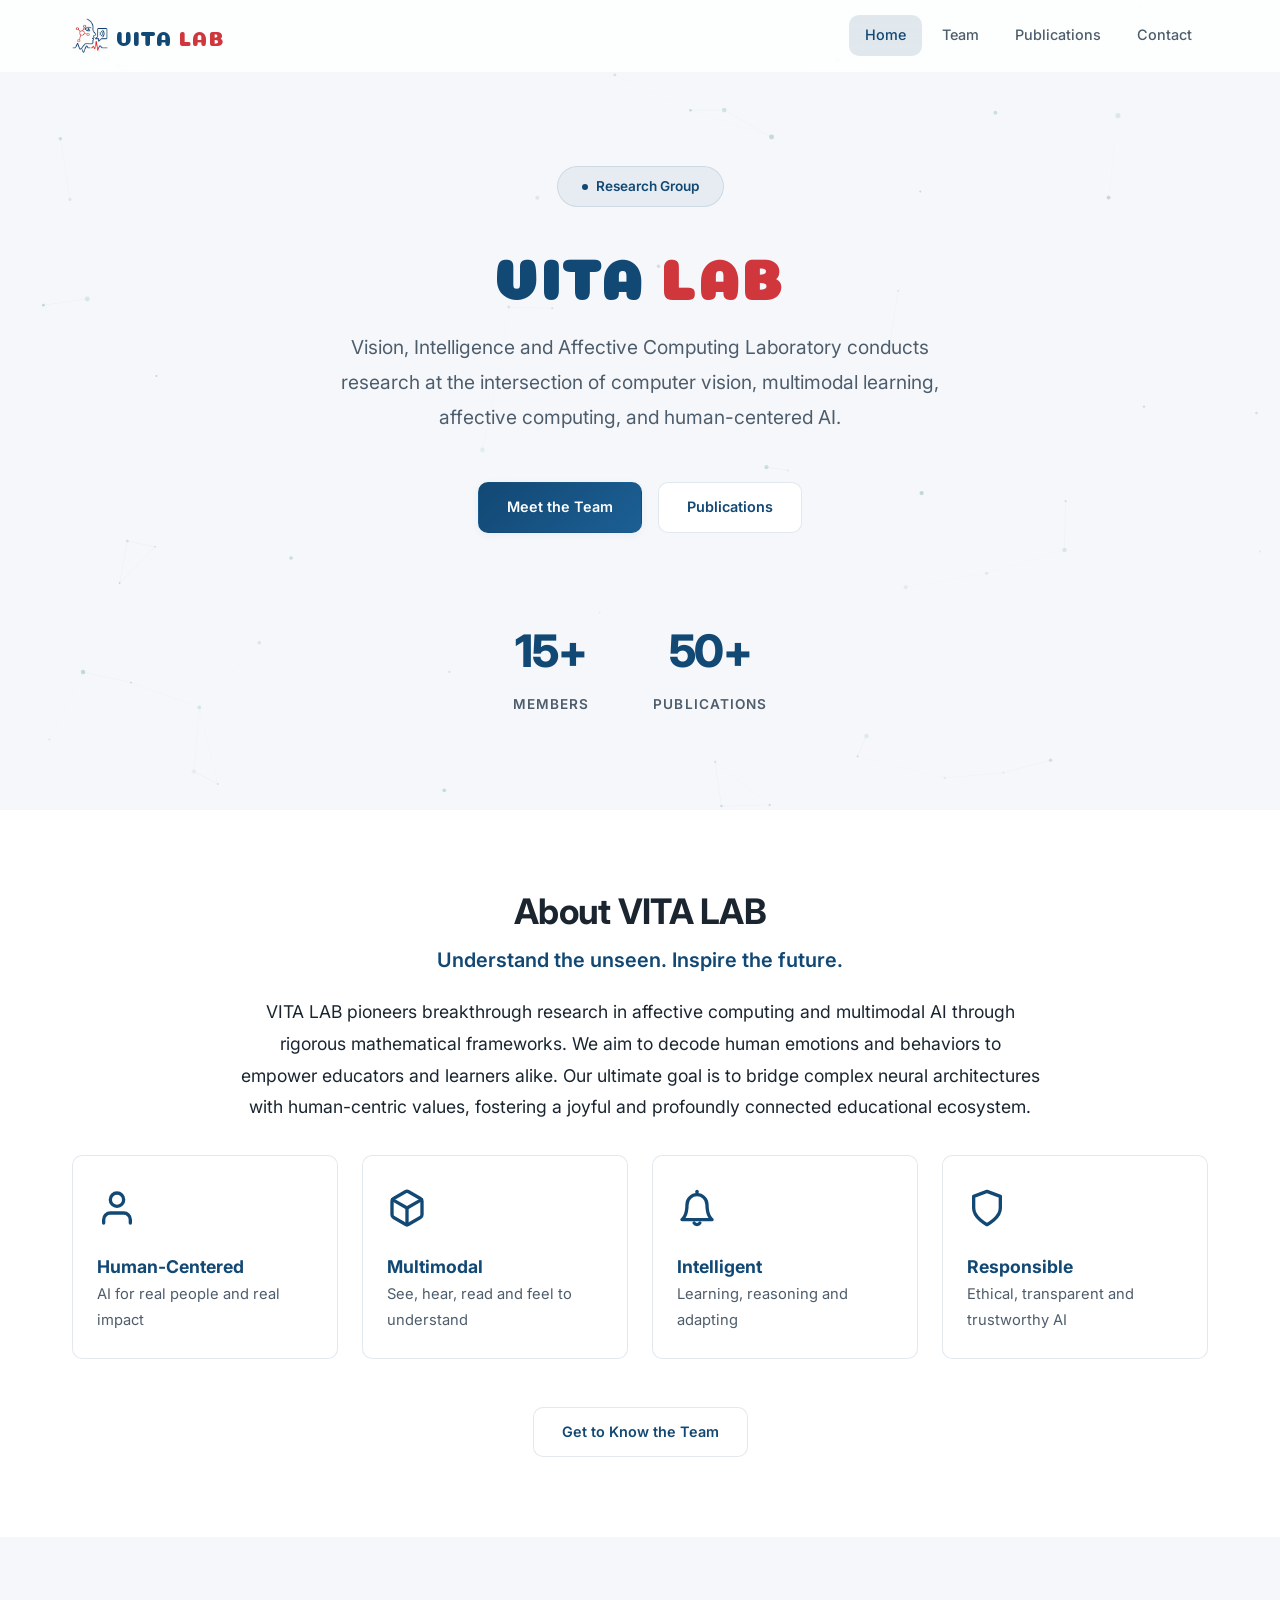
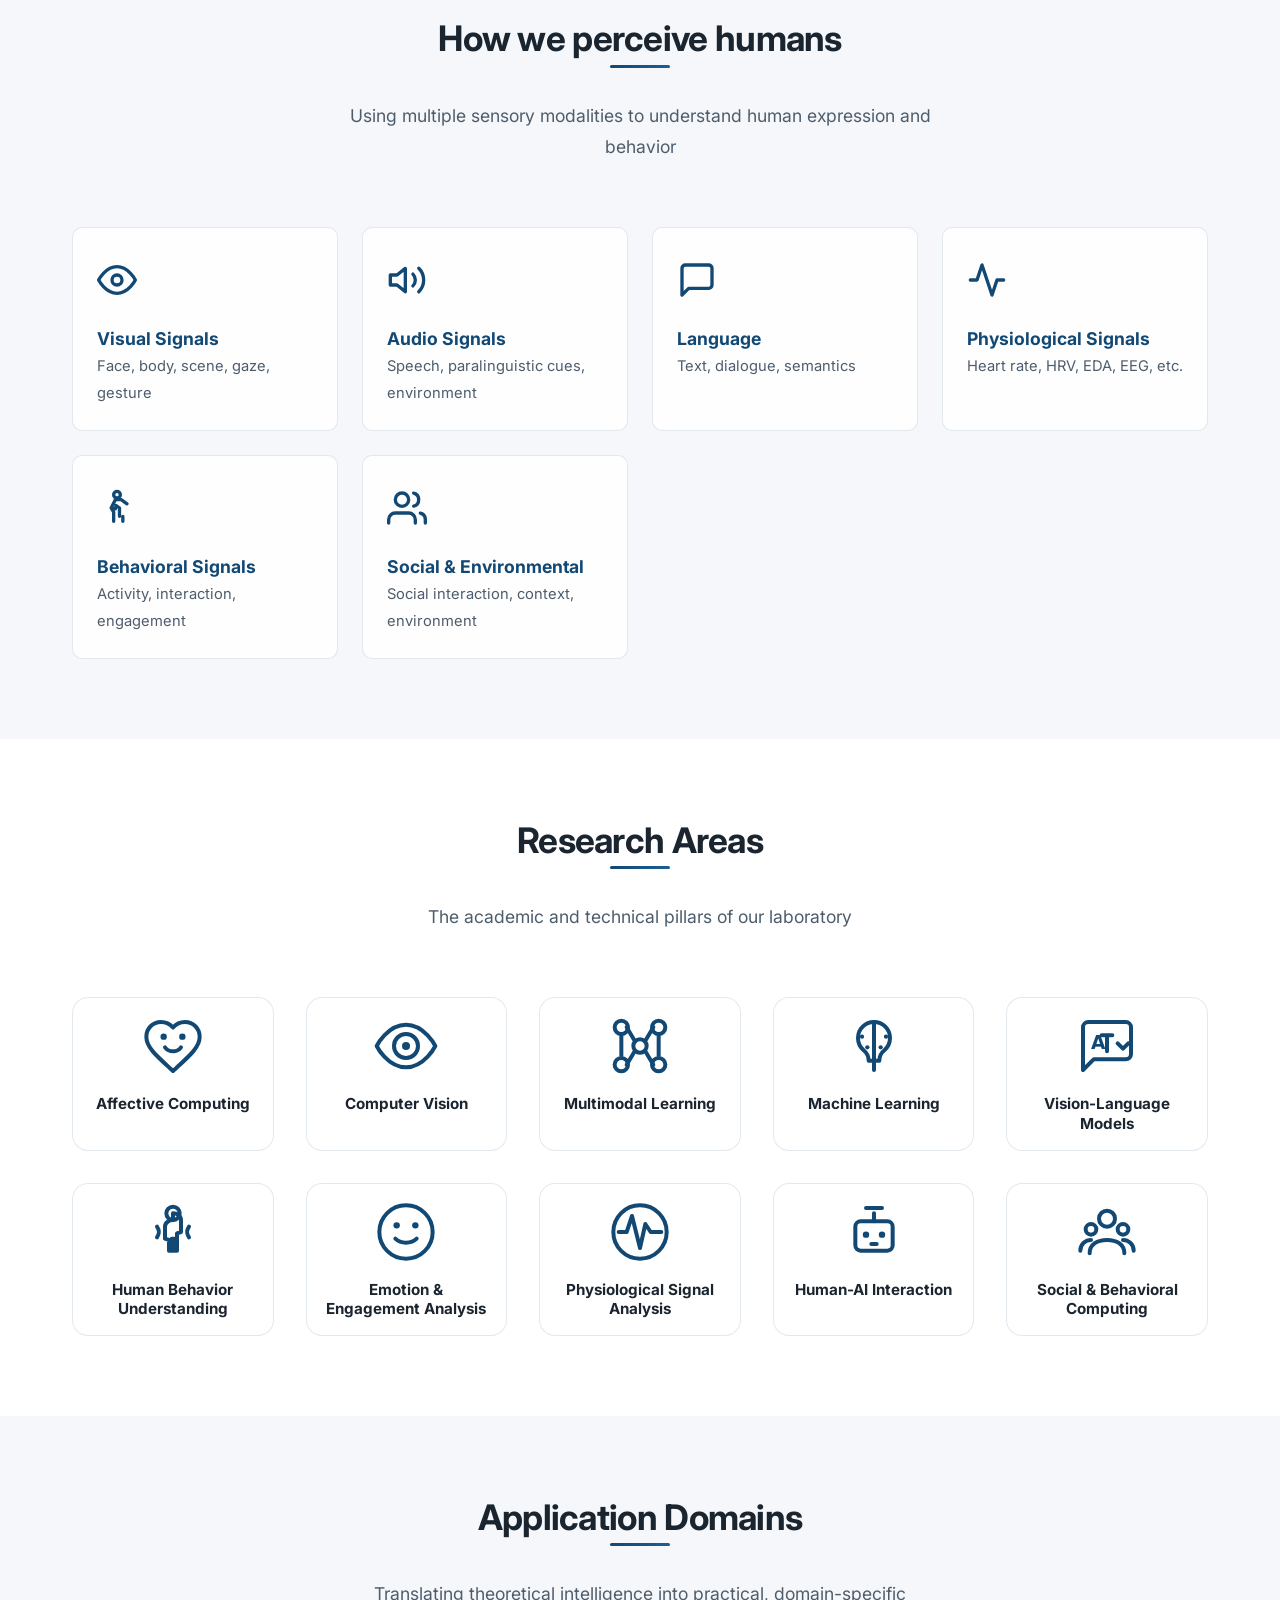
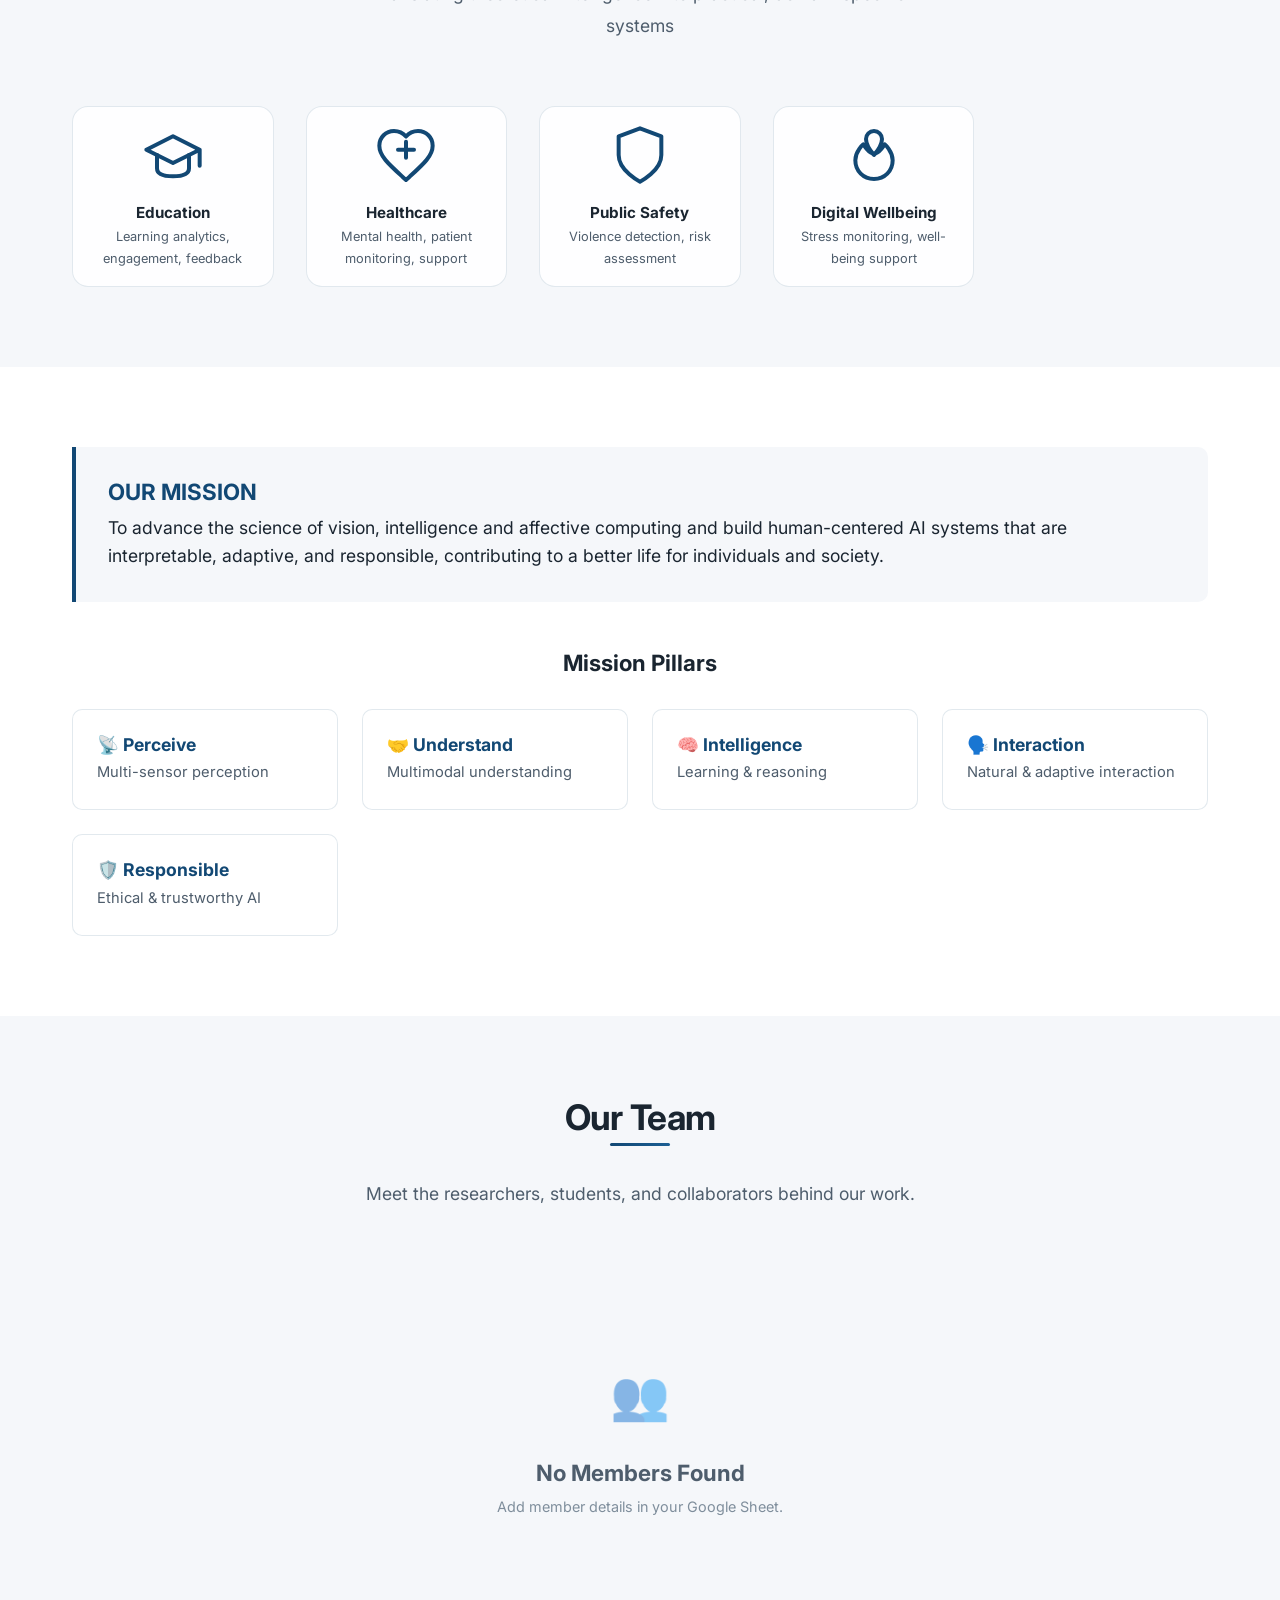
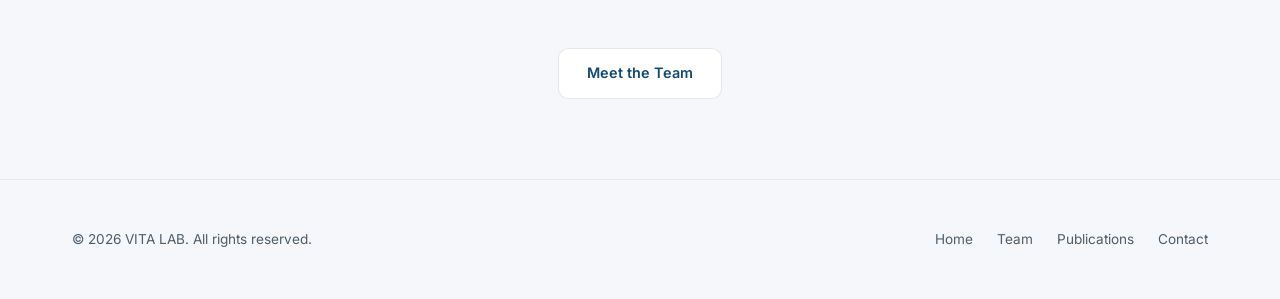
==== index.html @ 52779453 "up" ====
<!DOCTYPE html>
<html lang="en">
<head>
  <meta charset="UTF-8">
  <meta name="viewport" content="width=device-width, initial-scale=1.0">
  <title>Home — VITA Lab</title>
  <meta name="description" content="VITA Lab conducts research at the intersection of computer vision, multimodal learning, affective computing, and human-centered AI.">
  <link rel="stylesheet" href="css/style.css">
  <style>
    /* Styling for newly added content items in index.html */
    .grid-values, .grid-methods, .grid-domains, .grid-mission {
      display: grid;
      grid-template-columns: repeat(auto-fit, minmax(250px, 1fr));
      gap: var(--space-lg);
      margin-top: var(--space-xl);
    }
    .value-card, .method-card, .domain-card, .pillar-card {
      padding: var(--space-lg);
      border-radius: var(--radius-md);
      background: var(--bg-card);
      border: 1px solid var(--border-light);
      transition: all var(--transition-base);
    }
    .value-card:hover, .method-card:hover, .domain-card:hover, .pillar-card:hover {
      border-color: var(--primary-light);
      transform: translateY(-2px);
      box-shadow: var(--shadow-md);
    }
    .value-card h4, .method-card h4, .domain-card h4, .pillar-card h4 {
      color: var(--primary);
      margin-bottom: var(--space-xs);
      font-size: 1.1rem;
      display: flex;
      align-items: center;
      gap: var(--space-xs);
    }
    .value-card p, .method-card p, .domain-card p, .pillar-card p {
      font-size: 0.92rem;
      margin: 0;
    }
    
    /* Grid styled Research Areas & Application Domains containing SVGs */
    .grid-research-areas, .grid-domain-icons {
      display: grid;
      grid-template-columns: repeat(5, 1fr);
      gap: var(--space-xl);
      margin-top: var(--space-2xl);
    }
    .research-area-box, .domain-icon-box {
      display: flex;
      flex-direction: column;
      align-items: center;
      text-align: center;
      padding: var(--space-md);
      border-radius: var(--radius-lg);
      background: var(--bg-card);
      border: 1px solid var(--border-light);
      transition: all var(--transition-base);
    }
    .research-area-box:hover, .domain-icon-box:hover {
      transform: translateY(-4px);
      border-color: var(--primary);
      box-shadow: var(--shadow-md);
    }
    .research-icon-svg, .domain-icon-svg {
      width: 64px;
      height: 64px;
      margin-bottom: var(--space-md);
      display: flex;
      align-items: center;
      justify-content: center;
      color: var(--primary);
    }
    .research-icon-svg svg, .domain-icon-svg svg {
      width: 100%;
      height: 100%;
      stroke: currentColor;
      fill: none;
      stroke-width: 1.5;
    }
    .research-area-title, .domain-icon-title {
      font-size: 0.95rem;
      font-weight: 700;
      color: var(--text-primary);
      line-height: 1.3;
    }
    .domain-icon-desc {
      font-size: 0.8rem;
      color: var(--text-secondary);
      margin-top: 4px;
    }
    
    .mission-box {
      background: var(--bg-secondary);
      border-left: 4px solid var(--primary);
      padding: var(--space-xl);
      border-radius: 0 var(--radius-md) var(--radius-md) 0;
      margin-bottom: var(--space-2xl);
    }
    .mission-box h3 {
      color: var(--primary);
      margin-bottom: var(--space-sm);
    }
    .mission-box p {
      font-size: 1.1rem;
      line-height: 1.6;
      color: var(--text-primary);
    }

    @media (max-width: 1024px) {
      .grid-research-areas, .grid-domain-icons {
        grid-template-columns: repeat(3, 1fr);
      }
    }
    @media (max-width: 768px) {
      .grid-research-areas, .grid-domain-icons {
        grid-template-columns: repeat(2, 1fr);
      }
    }
    @media (max-width: 480px) {
      .grid-research-areas, .grid-domain-icons {
        grid-template-columns: 1fr;
      }
    }
  </style>
  <link rel="icon" type="image/png" href="VITAlogo.png">
<link rel="apple-touch-icon" href="VITAlogo.png">

<meta name="theme-color" content="#2563eb">
</head>
<body>
  <div id="nav-placeholder"></div>

  <!-- ===== Hero Section ===== -->
  <section class="hero">
    <div class="hero-bg">
      <canvas id="heroCanvas"></canvas>
    </div>
    <div class="hero-content">
      <div class="hero-badge">
        <span class="dot"></span>
        Research Group
      </div>
      <h1 id="heroTitle"></h1>
      <p class="hero-description" id="heroDescription"></p>
      <div class="hero-actions">
        <a href="members.html" class="btn btn-primary">Meet the Team</a>
        <a href="publications.html" class="btn btn-secondary">Publications</a>
      </div>
      <div class="hero-stats" id="heroStats">
        <div class="hero-stat">
          <div class="stat-number" data-target="0" id="statMembers">0</div>
          <div class="stat-label">Members</div>
        </div>
        <div class="hero-stat">
          <div class="stat-number" data-target="0" id="statPublications">0</div>
          <div class="stat-label">Publications</div>
        </div>
      </div>
    </div>
  </section>

  <!-- ===== About VITA LAB & Core Values ===== -->
  <section class="section">
    <div class="container">
      <div style="max-width: 800px; margin: 0 auto; text-align: center;" class="reveal">
        <h2 style="margin-bottom: var(--space-md);">About VITA LAB</h2>
        <h4 style="color: var(--primary); font-size: 1.25rem; font-weight: 600; margin-bottom: var(--space-lg);">Understand the unseen. Inspire the future.</h4>
        <p style="font-size: 1.1rem; line-height: 1.8; color: var(--text-primary); margin-bottom: var(--space-md);">
          VITA LAB pioneers breakthrough research in affective computing and multimodal AI through rigorous mathematical frameworks. We aim to decode human emotions and behaviors to empower educators and learners alike. Our ultimate goal is to bridge complex neural architectures with human-centric values, fostering a joyful and profoundly connected educational ecosystem.
        </p>
      </div>

      <!-- Core Values displayed directly underneath inside the same container/section -->
      <div class="grid-values" style="margin-top: var(--space-xl);">
        <div class="value-card reveal">
          <div style="font-size: 2.5rem; margin-bottom: var(--space-sm); color: var(--primary);">
            <svg width="40" height="40" viewBox="0 0 24 24" fill="none" stroke="currentColor" stroke-width="2" stroke-linecap="round" stroke-linejoin="round">
              <path d="M20 21v-2a4 4 0 0 0-4-4H8a4 4 0 0 0-4 4v2"></path>
              <circle cx="12" cy="7" r="4"></circle>
            </svg>
          </div>
          <h4>Human-Centered</h4>
          <p>AI for real people and real impact</p>
        </div>
        <div class="value-card reveal">
          <div style="font-size: 2.5rem; margin-bottom: var(--space-sm); color: var(--primary);">
            <svg width="40" height="40" viewBox="0 0 24 24" fill="none" stroke="currentColor" stroke-width="2" stroke-linecap="round" stroke-linejoin="round">
              <path d="M21 16V8a2 2 0 0 0-1-1.73l-7-4a2 2 0 0 0-2 0l-7 4A2 2 0 0 0 3 8v8a2 2 0 0 0 1 1.73l7 4a2 2 0 0 0 2 0l7-4A2 2 0 0 0 21 16z"></path>
              <polyline points="3.27 6.96 12 12.01 20.73 6.96"></polyline>
              <line x1="12" y1="22.08" x2="12" y2="12"></line>
            </svg>
          </div>
          <h4>Multimodal</h4>
          <p>See, hear, read and feel to understand</p>
        </div>
        <div class="value-card reveal">
          <div style="font-size: 2.5rem; margin-bottom: var(--space-sm); color: var(--primary);">
            <svg width="40" height="40" viewBox="0 0 24 24" fill="none" stroke="currentColor" stroke-width="2" stroke-linecap="round" stroke-linejoin="round">
              <path d="M18 10a6 6 0 0 0-12 0c0 7-3 9-3 9h18s-3-2-3-9"></path>
              <path d="M13.73 21a2 2 0 0 1-3.46 0"></path>
              <line x1="12" y1="2" x2="12" y2="3"></line>
            </svg>
          </div>
          <h4>Intelligent</h4>
          <p>Learning, reasoning and adapting</p>
        </div>
        <div class="value-card reveal">
          <div style="font-size: 2.5rem; margin-bottom: var(--space-sm); color: var(--primary);">
            <svg width="40" height="40" viewBox="0 0 24 24" fill="none" stroke="currentColor" stroke-width="2" stroke-linecap="round" stroke-linejoin="round">
              <path d="M12 22s8-4 8-10V5l-8-3-8 3v7c0 6 8 10 8 10z"></path>
            </svg>
          </div>
          <h4>Responsible</h4>
          <p>Ethical, transparent and trustworthy AI</p>
        </div>
      </div>

      <div style="text-align: center; margin-top: var(--space-2xl);" class="reveal">
        <a href="members.html" class="btn btn-secondary">Get to Know the Team</a>
      </div>
    </div>
  </section>

  <!-- ===== How we perceive humans ===== -->
  <section class="section">
    <div class="container">
      <div class="section-header">
        <h2>How we perceive humans</h2>
        <p>Using multiple sensory modalities to understand human expression and behavior</p>
      </div>
      <div class="grid-methods">
        <div class="method-card reveal">
          <div style="font-size: 2.5rem; margin-bottom: var(--space-sm); color: var(--primary);">
            <svg width="40" height="40" viewBox="0 0 24 24" fill="none" stroke="currentColor" stroke-width="2" stroke-linecap="round" stroke-linejoin="round">
              <path d="M1 12s4-8 11-8 11 8 11 8-4 8-11 8-11-8-11-8z"></path>
              <circle cx="12" cy="12" r="3"></circle>
            </svg>
          </div>
          <h4>Visual Signals</h4>
          <p>Face, body, scene, gaze, gesture</p>
        </div>
        <div class="method-card reveal">
          <div style="font-size: 2.5rem; margin-bottom: var(--space-sm); color: var(--primary);">
            <svg width="40" height="40" viewBox="0 0 24 24" fill="none" stroke="currentColor" stroke-width="2" stroke-linecap="round" stroke-linejoin="round">
              <polygon points="11 5 6 9 2 9 2 15 6 15 11 19 11 5"></polygon>
              <path d="M19.07 4.93a10 10 0 0 1 0 14.14M15.54 8.46a5 5 0 0 1 0 7.07"></path>
            </svg>
          </div>
          <h4>Audio Signals</h4>
          <p>Speech, paralinguistic cues, environment</p>
        </div>
        <div class="method-card reveal">
          <div style="font-size: 2.5rem; margin-bottom: var(--space-sm); color: var(--primary);">
            <svg width="40" height="40" viewBox="0 0 24 24" fill="none" stroke="currentColor" stroke-width="2" stroke-linecap="round" stroke-linejoin="round">
              <path d="M21 15a2 2 0 0 1-2 2H7l-4 4V5a2 2 0 0 1 2-2h14a2 2 0 0 1 2 2z"></path>
            </svg>
          </div>
          <h4>Language</h4>
          <p>Text, dialogue, semantics</p>
        </div>
        <div class="method-card reveal">
          <div style="font-size: 2.5rem; margin-bottom: var(--space-sm); color: var(--primary);">
            <svg width="40" height="40" viewBox="0 0 24 24" fill="none" stroke="currentColor" stroke-width="2" stroke-linecap="round" stroke-linejoin="round">
              <polyline points="22 12 18 12 15 21 9 3 6 12 2 12"></polyline>
            </svg>
          </div>
          <h4>Physiological Signals</h4>
          <p>Heart rate, HRV, EDA, EEG, etc.</p>
        </div>
        <div class="method-card reveal">
          <div style="font-size: 2.5rem; margin-bottom: var(--space-sm); color: var(--primary);">
            <svg width="40" height="40" viewBox="0 0 24 24" fill="none" stroke="currentColor" stroke-width="2" stroke-linecap="round" stroke-linejoin="round">
              <circle cx="12" cy="4" r="2"></circle>
              <path d="M18 9.5L14.5 7H11L8.5 12l2.5.5.5-2 2 1.5V17M10 20v-5.5L8.5 12M15.5 17v3"></path>
            </svg>
          </div>
          <h4>Behavioral Signals</h4>
          <p>Activity, interaction, engagement</p>
        </div>
        <div class="method-card reveal">
          <div style="font-size: 2.5rem; margin-bottom: var(--space-sm); color: var(--primary);">
            <svg width="40" height="40" viewBox="0 0 24 24" fill="none" stroke="currentColor" stroke-width="2" stroke-linecap="round" stroke-linejoin="round">
              <path d="M17 21v-2a4 4 0 0 0-4-4H5a4 4 0 0 0-4 4v2"></path>
              <circle cx="9" cy="7" r="4"></circle>
              <path d="M23 21v-2a4 4 0 0 0-3-3.87"></path>
              <path d="M16 3.13a4 4 0 0 1 0 7.75"></path>
            </svg>
          </div>
          <h4>Social & Environmental</h4>
          <p>Social interaction, context, environment</p>
        </div>
      </div>
    </div>
  </section>

  <!-- ===== Research Areas ===== -->
  <section class="section">
    <div class="container">
      <div class="section-header">
        <h2>Research Areas</h2>
        <p>The academic and technical pillars of our laboratory</p>
      </div>
      <div class="grid-research-areas">
        
        <div class="research-area-box reveal">
          <div class="research-icon-svg">
            <svg viewBox="0 0 24 24">
              <path d="M12 21.35l-1.45-1.32C5.4 15.36 2 12.28 2 8.5 2 5.42 4.42 3 7.5 3c1.74 0 3.41.81 4.5 2.09C13.09 3.81 14.76 3 16.5 3 19.58 3 22 5.42 22 8.5c0 3.78-3.4 6.86-8.55 11.54L12 21.35z" stroke-linecap="round" stroke-linejoin="round"/>
              <circle cx="8.5" cy="8.5" r="1.2" fill="currentColor" stroke="none"/>
              <circle cx="15.5" cy="8.5" r="1.2" fill="currentColor" stroke="none"/>
              <path d="M9 12.5c1.5 2 4.5 2 6 0" stroke-linecap="round"/>
            </svg>
          </div>
          <div class="research-area-title">Affective Computing</div>
        </div>

        <div class="research-area-box reveal">
          <div class="research-icon-svg">
            <svg viewBox="0 0 24 24">
              <path d="M1 12s4-8 11-8 11 8 11 8-4 8-11 8-11-8-11-8z" stroke-linecap="round" stroke-linejoin="round"/>
              <circle cx="12" cy="12" r="4.5" stroke-linecap="round" stroke-linejoin="round"/>
              <circle cx="12" cy="12" r="1.5" fill="currentColor" stroke="none"/>
            </svg>
          </div>
          <div class="research-area-title">Computer Vision</div>
        </div>

        <div class="research-area-box reveal">
          <div class="research-icon-svg">
            <svg viewBox="0 0 24 24">
              <circle cx="5" cy="5" r="2.5"/>
              <circle cx="19" cy="5" r="2.5"/>
              <circle cx="5" cy="19" r="2.5"/>
              <circle cx="19" cy="19" r="2.5"/>
              <circle cx="12" cy="12" r="2.5"/>
              <line x1="7" y1="5" x2="10" y2="10" stroke-linecap="round"/>
              <line x1="17" y1="5" x2="14" y2="10" stroke-linecap="round"/>
              <line x1="7" y1="19" x2="10" y2="14" stroke-linecap="round"/>
              <line x1="17" y1="19" x2="14" y2="14" stroke-linecap="round"/>
              <line x1="5" y1="7" x2="5" y2="16"/>
              <line x1="19" y1="7" x2="19" y2="16"/>
            </svg>
          </div>
          <div class="research-area-title">Multimodal Learning</div>
        </div>

        <div class="research-area-box reveal">
          <div class="research-icon-svg">
            <svg viewBox="0 0 24 24">
              <path d="M12 3a6 6 0 0 0-6 6c0 1.83.82 3.47 2.1 4.58a5 5 0 0 1 1.9 3.92H12" stroke-linecap="round" stroke-linejoin="round"/>
              <path d="M12 3a6 6 0 0 1 6 6c0 1.83-.82 3.47-2.1 4.58a5 5 0 0 0-1.9 3.92H12" stroke-linecap="round" stroke-linejoin="round"/>
              <line x1="12" y1="3" x2="12" y2="21" stroke-linecap="round"/>
              <circle cx="7.5" cy="8.5" r="0.8" fill="currentColor" stroke="none"/>
              <circle cx="16.5" cy="8.5" r="0.8" fill="currentColor" stroke="none"/>
              <circle cx="9.5" cy="12.5" r="0.8" fill="currentColor" stroke="none"/>
              <circle cx="14.5" cy="12.5" r="0.8" fill="currentColor" stroke="none"/>
            </svg>
          </div>
          <div class="research-area-title">Machine Learning</div>
        </div>

        <div class="research-area-box reveal">
          <div class="research-icon-svg">
            <svg viewBox="0 0 24 24">
              <path d="M21 15a2 2 0 0 1-2 2H7l-4 4V5a2 2 0 0 1 2-2h14a2 2 0 0 1 2 2z" stroke-linecap="round" stroke-linejoin="round"/>
              <path d="M10 8h4M12 8v6" stroke-linecap="round" stroke-linejoin="round"/>
              <text x="6" y="13" font-family="system-ui, sans-serif" font-weight="800" font-size="7" fill="currentColor" stroke="none">A</text>
              <path d="M16 11l2 2 2-2" stroke-linecap="round" stroke-linejoin="round"/>
            </svg>
          </div>
          <div class="research-area-title">Vision-Language Models</div>
        </div>

        <div class="research-area-box reveal">
          <div class="research-icon-svg">
            <svg viewBox="0 0 24 24">
              <circle cx="12" cy="5" r="2.5"/>
              <path d="M12 7.5c-1.5 0-3 1-3 2.5v4.5l1.5.5V19h1v-4.5h1V19h1v-6.5l1.5-.5v-4.5c0-1.5-1.5-2.5-3-2.5z" stroke-linecap="round" stroke-linejoin="round"/>
              <path d="M6 10c1 1.5 1 2.5 0 4M18 10c-1 1.5-1 2.5 0 4" stroke-linecap="round"/>
            </svg>
          </div>
          <div class="research-area-title">Human Behavior Understanding</div>
        </div>

        <div class="research-area-box reveal">
          <div class="research-icon-svg">
            <svg viewBox="0 0 24 24">
              <circle cx="12" cy="12" r="10" stroke-linecap="round" stroke-linejoin="round"/>
              <circle cx="8.5" cy="9.5" r="1.2" fill="currentColor" stroke="none"/>
              <circle cx="15.5" cy="9.5" r="1.2" fill="currentColor" stroke="none"/>
              <path d="M8 14.5c2 2 6 2 8 0" stroke-linecap="round" stroke-linejoin="round"/>
            </svg>
          </div>
          <div class="research-area-title">Emotion & Engagement Analysis</div>
        </div>

        <div class="research-area-box reveal">
          <div class="research-icon-svg">
            <svg viewBox="0 0 24 24">
              <circle cx="12" cy="12" r="10" stroke-linecap="round" stroke-linejoin="round"/>
              <path d="M4 12h3l2-6 3 12 2-9 2 3h4" stroke-linecap="round" stroke-linejoin="round"/>
            </svg>
          </div>
          <div class="research-area-title">Physiological Signal Analysis</div>
        </div>

        <div class="research-area-box reveal">
          <div class="research-icon-svg">
            <svg viewBox="0 0 24 24">
              <rect x="5" y="8" width="14" height="11" rx="2" stroke-linecap="round" stroke-linejoin="round"/>
              <circle cx="9" cy="13" r="1.2" fill="currentColor" stroke="none"/>
              <circle cx="15" cy="13" r="1.2" fill="currentColor" stroke="none"/>
              <path d="M11 16.5h2" stroke-linecap="round"/>
              <path d="M12 5v3M9 3h6" stroke-linecap="round"/>
            </svg>
          </div>
          <div class="research-area-title">Human-AI Interaction</div>
        </div>

        <div class="research-area-box reveal">
          <div class="research-icon-svg">
            <svg viewBox="0 0 24 24">
              <circle cx="12" cy="7" r="3"/>
              <path d="M5.5 20c0-3.5 3-5 6.5-5s6.5 1.5 6.5 5" stroke-linecap="round" stroke-linejoin="round"/>
              <circle cx="6" cy="11" r="2"/>
              <circle cx="18" cy="11" r="2"/>
              <path d="M2 19c0-2.5 2-4 4-4M22 19c0-2.5-2-4-4-4" stroke-linecap="round" stroke-linejoin="round"/>
            </svg>
          </div>
          <div class="research-area-title">Social & Behavioral Computing</div>
        </div>

      </div>
    </div>
  </section>

  <!-- ===== Application Domains ===== -->
  <section class="section">
    <div class="container">
      <div class="section-header">
        <h2>Application Domains</h2>
        <p>Translating theoretical intelligence into practical, domain-specific systems</p>
      </div>
      <div class="grid-domain-icons">
        
        <div class="domain-icon-box reveal">
          <div class="domain-icon-svg">
            <svg viewBox="0 0 24 24">
              <path d="M22 10v6M2 10l10-5 10 5-10 5z" stroke-linecap="round" stroke-linejoin="round"/>
              <path d="M6 12v5c0 2 2 3 6 3s6-1 6-3v-5" stroke-linecap="round" stroke-linejoin="round"/>
            </svg>
          </div>
          <div class="domain-icon-title">Education</div>
          <div class="domain-icon-desc">Learning analytics, engagement, feedback</div>
        </div>

        <div class="domain-icon-box reveal">
          <div class="domain-icon-svg">
            <svg viewBox="0 0 24 24">
              <path d="M12 21.35l-1.45-1.32C5.4 15.36 2 12.28 2 8.5 2 5.42 4.42 3 7.5 3c1.74 0 3.41.81 4.5 2.09C13.09 3.81 14.76 3 16.5 3 19.58 3 22 5.42 22 8.5c0 3.78-3.4 6.86-8.55 11.54L12 21.35z" stroke-linecap="round" stroke-linejoin="round"/>
              <path d="M12 7v6M9 10h6" stroke-linecap="round" stroke-linejoin="round"/>
            </svg>
          </div>
          <div class="domain-icon-title">Healthcare</div>
          <div class="domain-icon-desc">Mental health, patient monitoring, support</div>
        </div>

        <div class="domain-icon-box reveal">
          <div class="domain-icon-svg">
            <svg viewBox="0 0 24 24">
              <path d="M12 22s8-4 8-10V5l-8-3-8 3v7c0 6 8 10 8 10z" stroke-linecap="round" stroke-linejoin="round"/>
            </svg>
          </div>
          <div class="domain-icon-title">Public Safety</div>
          <div class="domain-icon-desc">Violence detection, risk assessment</div>
        </div>

        <div class="domain-icon-box reveal">
          <div class="domain-icon-svg">
            <svg viewBox="0 0 24 24">
              <path d="M12 3a3 3 0 0 0-3 3c0 2.5 3 6 3 6s3-3.5 3-6a3 3 0 0 0-3-3z" stroke-linecap="round" stroke-linejoin="round"/>
              <path d="M12 21c-4 0-7-3-7-7 0-3.5 3-6 3-6s2 3.5 4 3.5 4-3.5 4-3.5 3 2.5 3 6c0 4-3 7-7 7z" stroke-linecap="round" stroke-linejoin="round"/>
            </svg>
          </div>
          <div class="domain-icon-title">Digital Wellbeing</div>
          <div class="domain-icon-desc">Stress monitoring, well-being support</div>
        </div>

        <div class="domain-icon-box reveal">
          <div class="domain-icon-svg">
            <svg viewBox="0 0 24 24">
              <path d="M3 9l9-7 9 7v11a2 2 0 0 1-2 2H5a2 2 0 0 1-2-2z" stroke-linecap="round" stroke-linejoin="round"/>
              <circle cx="12" cy="13" r="2"/>
              <path d="M9.5 16.5c1.5-1.5 3.5-1.5 5 0" stroke-linecap="round"/>
            </svg>
          </div>
          <div class="domain-icon-title">Smart Environments</div>
          <div class="domain-icon-desc">Adaptive systems, context awareness</div>
        </div>

      </div>
    </div>
  </section>

  <!-- ===== Our Mission & Pillars ===== -->
  <section class="section">
    <div class="container">
      <div class="mission-box reveal">
        <h3>OUR MISSION</h3>
        <p>To advance the science of vision, intelligence and affective computing and build human-centered AI systems that are interpretable, adaptive, and responsible, contributing to a better life for individuals and society.</p>
      </div>

      <div class="section-header" style="margin-bottom: var(--space-xl);">
        <h3>Mission Pillars</h3>
      </div>
      <div class="grid-mission">
        <div class="pillar-card reveal">
          <h4>📡 Perceive</h4>
          <p>Multi-sensor perception</p>
        </div>
        <div class="pillar-card reveal">
          <h4>🤝 Understand</h4>
          <p>Multimodal understanding</p>
        </div>
        <div class="pillar-card reveal">
          <h4>🧠 Intelligence</h4>
          <p>Learning & reasoning</p>
        </div>
        <div class="pillar-card reveal">
          <h4>🗣️ Interaction</h4>
          <p>Natural & adaptive interaction</p>
        </div>
        <div class="pillar-card reveal">
          <h4>🛡️ Responsible</h4>
          <p>Ethical & trustworthy AI</p>
        </div>
      </div>
    </div>
  </section>

  <!-- ===== Our Team Section ===== -->
  <section class="section">
    <div class="container">
      <div class="section-header">
        <h2>Our Team</h2>
        <p>Meet the researchers, students, and collaborators behind our work.</p>
      </div>
      <div class="team-preview-grid" id="teamPreviewGrid"></div>
      <div class="section-header" style="margin-top: var(--space-2xl); margin-bottom: 0;">
        <a href="members.html" class="btn btn-secondary">Meet the Team</a>
      </div>
    </div>
  </section>

  <div id="footer-placeholder"></div>

  <script src="js/config.js"></script>
  <script src="js/sheets.js"></script>
  <script src="js/nav.js"></script>
  <script src="js/home.js"></script>
</body>
</html>
---- css/style.css ----
/* ============================================
   Lab Website — Design System & Styles
   Primary: Xanh Cerulean #124874
   Accent: Đỏ Jasper #CF373D
   Theme: Clean Light Theme
   ============================================ */

/* --- Google Fonts --- */
@import url('https://fonts.googleapis.com/css2?family=Coiny&family=Inter:wght@300;400;500;600;700;800;900&family=JetBrains+Mono:wght@400;500&display=swap');

/* --- CSS Custom Properties (Design Tokens) --- */
:root {
  /* Primary palette — Xanh Cerulean #124874 (rgb: 18, 72, 116) */
  --primary: #124874;
  --primary-rgb: 18, 72, 116;
  --primary-light: #1c5f94;
  --primary-lighter: #2877b3;
  --primary-dark: #0a2f4e;
  --primary-darker: #051b2e;
  --primary-glass: rgba(18, 72, 116, 0.06);
  --primary-glass-strong: rgba(18, 72, 116, 0.12);

  /* Background */
  --bg-primary: #FFFFFF;
  --bg-secondary: #F5F7FA;
  --bg-tertiary: #E9ECEF;
  --bg-card: rgba(255, 255, 255, 0.85);
  --bg-card-hover: rgba(255, 255, 255, 0.95);
  --bg-glass: rgba(18, 72, 116, 0.02);
  --bg-glass-hover: rgba(18, 72, 116, 0.05);

  /* Text */
  --text-primary: #1A2530;
  --text-secondary: #4E5D6C;
  --text-tertiary: #7F8E9C;
  --text-inverse: #FFFFFF;

  /* Accent — Đỏ Jasper #CF373D (rgb: 207, 55, 61) */
  --accent-red: #CF373D;
  --accent-red-light: #e54e54;
  --accent-red-glass: rgba(207, 55, 61, 0.1);
  --accent-gold: #B38F2D;
  --accent-gold-light: #C9A94E;
  --accent-blue: #2A7B9B;
  --accent-purple: #6F52A3;

  /* Borders */
  --border-subtle: rgba(18, 72, 116, 0.08);
  --border-light: rgba(18, 72, 116, 0.12);
  --border-primary: rgba(18, 72, 116, 0.25);

  /* Shadows */
  --shadow-sm: 0 2px 8px rgba(18, 72, 116, 0.05);
  --shadow-md: 0 6px 16px rgba(18, 72, 116, 0.08);
  --shadow-lg: 0 12px 32px rgba(18, 72, 116, 0.1);
  --shadow-glow: 0 0 20px rgba(18, 72, 116, 0.06);
  --shadow-glow-strong: 0 0 30px rgba(18, 72, 116, 0.12);

  /* Spacing */
  --space-xs: 0.25rem;
  --space-sm: 0.5rem;
  --space-md: 1rem;
  --space-lg: 1.5rem;
  --space-xl: 2rem;
  --space-2xl: 3rem;
  --space-3xl: 4rem;
  --space-4xl: 5rem;

  /* Border radius */
  --radius-sm: 6px;
  --radius-md: 10px;
  --radius-lg: 16px;
  --radius-xl: 24px;
  --radius-full: 9999px;

  /* Typography */
  --font-sans: 'Inter', -apple-system, BlinkMacSystemFont, 'Segoe UI', sans-serif;
  --font-mono: 'JetBrains Mono', 'Fira Code', monospace;

  /* Transitions */
  --transition-fast: 150ms cubic-bezier(0.4, 0, 0.2, 1);
  --transition-base: 250ms cubic-bezier(0.4, 0, 0.2, 1);
  --transition-slow: 400ms cubic-bezier(0.4, 0, 0.2, 1);
  --transition-spring: 500ms cubic-bezier(0.34, 1.56, 0.64, 1);

  /* Layout */
  --max-width: 1200px;
  --nav-height: 72px;
}

/* --- Reset & Base --- */
*,
*::before,
*::after {
  margin: 0;
  padding: 0;
  box-sizing: border-box;
}

html {
  scroll-behavior: smooth;
  -webkit-font-smoothing: antialiased;
  -moz-osx-font-smoothing: grayscale;
}

body {
  font-family: var(--font-sans);
  background-color: var(--bg-primary);
  color: var(--text-primary);
  line-height: 1.7;
  font-size: 16px;
  overflow-x: hidden;
  min-height: 100vh;
}

a {
  color: var(--primary);
  text-decoration: none;
  transition: color var(--transition-fast);
}

a:hover {
  color: var(--primary-light);
}

img {
  max-width: 100%;
  height: auto;
  display: block;
}

ul, ol {
  list-style: none;
}

/* --- Typography --- */
h1, h2, h3, h4, h5, h6 {
  font-weight: 700;
  line-height: 1.2;
  color: var(--text-primary);
}

h1 {
  font-size: clamp(2.2rem, 5vw, 3.5rem);
  font-weight: 800;
  letter-spacing: -0.03em;
}

h2 {
  font-size: clamp(1.6rem, 3.5vw, 2.2rem);
  letter-spacing: -0.02em;
}

h3 {
  font-size: clamp(1.2rem, 2.5vw, 1.4rem);
}

p {
  color: var(--text-secondary);
  line-height: 1.8;
}

/* --- Layout Utilities --- */
.container {
  max-width: var(--max-width);
  margin: 0 auto;
  padding: 0 var(--space-xl);
  position: relative;
  z-index: 1;
}

.section {
  padding: var(--space-4xl) 0;
  position: relative;
}

/* Alternate backgrounds for section separation */
.section:nth-of-type(odd) {
  background-color: var(--bg-secondary);
}

.section:nth-of-type(even) {
  background-color: var(--bg-primary);
}

.section-header {
  text-align: center;
  margin-bottom: var(--space-3xl);
}

.section-header h2 {
  margin-bottom: var(--space-md);
  position: relative;
  display: inline-block;
}

.section-header h2::after {
  content: '';
  position: absolute;
  bottom: -8px;
  left: 50%;
  transform: translateX(-50%);
  width: 60px;
  height: 3px;
  background: linear-gradient(90deg, var(--primary), var(--primary-light));
  border-radius: var(--radius-full);
}

.section-header p {
  font-size: 1.1rem;
  max-width: 600px;
  margin: var(--space-lg) auto 0;
}

/* --- Navigation --- */
.navbar {
  position: fixed;
  top: 0;
  left: 0;
  right: 0;
  height: var(--nav-height);
  z-index: 1000;
  transition: all var(--transition-base);
  border-bottom: 1px solid transparent;
  background: rgba(255, 255, 255, 0.8);
  backdrop-filter: blur(20px);
  -webkit-backdrop-filter: blur(20px);
}

.navbar.scrolled {
  background: rgba(255, 255, 255, 0.95);
  border-bottom-color: var(--border-subtle);
  box-shadow: var(--shadow-sm);
}

.navbar .container {
  display: flex;
  align-items: center;
  justify-content: space-between;
  height: 100%;
}

.nav-logo {
  display: flex;
  align-items: center;
  gap: var(--space-sm);
  font-size: 1.3rem;
  font-family: 'Coiny', cursive;
  letter-spacing: 0.05em;
  text-decoration: none;
  text-transform: uppercase;
}

.nav-logo .logo-vita {
  color: #124874;
}

.nav-logo .logo-lab {
  color: #CF373D;
}

.nav-logo .logo-icon {
  width: 36px;
  height: 36px;
  background: linear-gradient(135deg, var(--primary), var(--primary-light));
  border-radius: var(--radius-sm);
  display: flex;
  align-items: center;
  justify-content: center;
  font-size: 1.1rem;
  font-family: 'Coiny', cursive;
  color: white;
  flex-shrink: 0;
}

.nav-links {
  display: flex;
  align-items: center;
  gap: var(--space-xs);
}

.nav-links a {
  padding: var(--space-sm) var(--space-md);
  border-radius: var(--radius-md);
  font-size: 0.9rem;
  font-weight: 500;
  color: var(--text-secondary);
  transition: all var(--transition-fast);
  position: relative;
  text-decoration: none;
}

.nav-links a:hover {
  color: var(--primary);
  background: var(--bg-glass-hover);
}

.nav-links a.active {
  color: var(--primary);
  background: var(--primary-glass-strong);
}

.nav-hamburger {
  display: none;
  flex-direction: column;
  gap: 5px;
  cursor: pointer;
  padding: var(--space-sm);
  border: none;
  background: none;
  z-index: 1001;
}

.nav-hamburger span {
  display: block;
  width: 24px;
  height: 2px;
  background: var(--text-primary);
  border-radius: var(--radius-full);
  transition: all var(--transition-base);
}

.nav-hamburger.active span:nth-child(1) {
  transform: rotate(45deg) translate(5px, 5px);
}

.nav-hamburger.active span:nth-child(2) {
  opacity: 0;
}

.nav-hamburger.active span:nth-child(3) {
  transform: rotate(-45deg) translate(5px, -5px);
}

/* --- Hero Section --- */
.hero {
  min-height: 90vh;
  display: flex;
  align-items: center;
  justify-content: center;
  position: relative;
  overflow: hidden;
  padding-top: var(--nav-height);
  background-color: var(--bg-secondary);
}

.hero-bg {
  position: absolute;
  inset: 0;
  z-index: 0;
  opacity: 0.4;
}

.hero-bg canvas {
  width: 100%;
  height: 100%;
}

.hero-content {
  text-align: center;
  position: relative;
  z-index: 1;
  max-width: 850px;
  padding: var(--space-xl);
}

.hero-badge {
  display: inline-flex;
  align-items: center;
  gap: var(--space-sm);
  padding: var(--space-sm) var(--space-lg);
  background: var(--primary-glass);
  border: 1px solid var(--border-light);
  border-radius: var(--radius-full);
  font-size: 0.85rem;
  font-weight: 600;
  color: var(--primary);
  margin-bottom: var(--space-xl);
  animation: fadeInUp 0.6s ease-out;
}

.hero-badge .dot {
  width: 6px;
  height: 6px;
  background: var(--primary);
  border-radius: 50%;
  animation: pulse-dot 2s ease-in-out infinite;
}

.hero h1 {
  margin-bottom: var(--space-lg);
  animation: fadeInUp 0.6s ease-out 0.1s both;
  font-family: 'Coiny', cursive;
  letter-spacing: 0.05em;
  text-transform: uppercase;
}

.hero h1 .hero-vita {
  color: #124874;
}

.hero h1 .hero-lab {
  color: #CF373D;
}

.hero-description {
  font-size: 1.2rem;
  color: var(--text-secondary);
  max-width: 650px;
  margin: 0 auto var(--space-2xl);
  animation: fadeInUp 0.6s ease-out 0.2s both;
}

.hero-actions {
  display: flex;
  gap: var(--space-md);
  justify-content: center;
  flex-wrap: wrap;
  animation: fadeInUp 0.6s ease-out 0.3s both;
}

.hero-stats {
  display: flex;
  justify-content: center;
  gap: var(--space-3xl);
  margin-top: var(--space-4xl);
  animation: fadeInUp 0.6s ease-out 0.4s both;
}

.hero-stat {
  text-align: center;
}

.hero-stat .stat-number {
  font-size: 2.8rem;
  font-weight: 800;
  color: var(--primary);
  letter-spacing: -0.03em;
}

.hero-stat .stat-label {
  font-size: 0.85rem;
  color: var(--text-secondary);
  text-transform: uppercase;
  letter-spacing: 0.08em;
  margin-top: var(--space-xs);
  font-weight: 600;
}

/* --- Who We Are Section --- */
.who-we-are-container {
  display: grid;
  grid-template-columns: 1.2fr 1fr;
  gap: var(--space-3xl);
  align-items: center;
}

.group-photo-wrapper {
  border-radius: var(--radius-lg);
  overflow: hidden;
  box-shadow: var(--shadow-lg);
  border: 1px solid var(--border-light);
  transition: transform var(--transition-base);
}

.group-photo-wrapper:hover {
  transform: scale(1.02);
}

.group-photo-wrapper img {
  width: 100%;
  height: 100%;
  object-fit: cover;
}

.who-we-are-text h3 {
  color: var(--primary);
  font-size: 1.6rem;
  margin-bottom: var(--space-md);
}

.who-we-are-text p {
  font-size: 1.05rem;
  margin-bottom: var(--space-lg);
}

/* --- Buttons --- */
.btn {
  display: inline-flex;
  align-items: center;
  gap: var(--space-sm);
  padding: 12px 28px;
  border-radius: var(--radius-md);
  font-family: var(--font-sans);
  font-size: 0.9rem;
  font-weight: 600;
  cursor: pointer;
  transition: all var(--transition-base);
  border: 1px solid transparent;
  text-decoration: none;
  position: relative;
  overflow: hidden;
}

.btn-primary {
  background: linear-gradient(135deg, var(--primary), var(--primary-light));
  color: white;
  box-shadow: var(--shadow-sm);
}

.btn-primary:hover {
  transform: translateY(-2px);
  box-shadow: var(--shadow-md);
  color: white;
}

.btn-secondary {
  background: var(--bg-primary);
  border: 1px solid var(--border-light);
  color: var(--primary);
}

.btn-secondary:hover {
  background: var(--bg-secondary);
  border-color: var(--primary);
  color: var(--primary-dark);
  transform: translateY(-2px);
}

.btn-sm {
  padding: 8px 16px;
  font-size: 0.8rem;
}

.btn-icon {
  width: 36px;
  height: 36px;
  padding: 0;
  display: inline-flex;
  align-items: center;
  justify-content: center;
  border-radius: var(--radius-sm);
  background: var(--bg-primary);
  border: 1px solid var(--border-light);
  color: var(--primary);
  cursor: pointer;
  transition: all var(--transition-fast);
  font-size: 1rem;
}

.btn-icon:hover {
  background: var(--primary-glass-strong);
  border-color: var(--primary);
  color: var(--primary-dark);
}

/* --- Glass Card --- */
.glass-card {
  background: var(--bg-card);
  border: 1px solid var(--border-subtle);
  border-radius: var(--radius-lg);
  box-shadow: var(--shadow-sm);
  transition: all var(--transition-base);
  overflow: hidden;
}

.glass-card:hover {
  background: var(--bg-card-hover);
  border-color: var(--primary-light);
  box-shadow: var(--shadow-md);
  transform: translateY(-4px);
}

/* --- Team Preview Grid --- */
.team-preview-grid {
  display: flex;
  justify-content: center;
  gap: var(--space-md);
  flex-wrap: wrap;
}

.team-preview-avatar {
  width: 64px;
  height: 64px;
  border-radius: 50%;
  object-fit: cover;
  border: 2px solid var(--border-light);
  transition: all var(--transition-base);
  cursor: pointer;
}

.team-preview-avatar:hover {
  border-color: var(--primary);
  transform: scale(1.15);
  box-shadow: var(--shadow-md);
}

/* --- Featured Papers --- */
.featured-papers {
  display: grid;
  grid-template-columns: repeat(auto-fit, minmax(350px, 1fr));
  gap: var(--space-xl);
}

.paper-card {
  padding: var(--space-xl);
}

.paper-card .paper-type {
  display: inline-block;
  padding: 4px 12px;
  background: var(--primary-glass-strong);
  color: var(--primary-dark);
  border-radius: var(--radius-full);
  font-size: 0.75rem;
  font-weight: 600;
  text-transform: uppercase;
  letter-spacing: 0.05em;
  margin-bottom: var(--space-md);
}

.paper-card h3 {
  font-size: 1.1rem;
  margin-bottom: var(--space-sm);
  line-height: 1.4;
  display: -webkit-box;
  -webkit-line-clamp: 2;
  -webkit-box-orient: vertical;
  overflow: hidden;
}

.paper-card .paper-authors {
  font-size: 0.85rem;
  color: var(--text-secondary);
  margin-bottom: var(--space-sm);
  display: -webkit-box;
  -webkit-line-clamp: 1;
  -webkit-box-orient: vertical;
  overflow: hidden;
}

.paper-card .paper-venue {
  font-size: 0.85rem;
  color: var(--text-primary);
  font-weight: 500;
}

.paper-card .paper-year {
  color: var(--accent-red);
  font-weight: 600;
}

.paper-card .paper-links {
  display: flex;
  gap: var(--space-sm);
  margin-top: var(--space-lg);
}

/* --- Members Page --- */
.members-page {
  padding-top: calc(var(--nav-height) + var(--space-3xl));
}

.filter-tabs {
  display: flex;
  justify-content: center;
  gap: var(--space-sm);
  margin-bottom: var(--space-3xl);
  flex-wrap: wrap;
}

.filter-tab {
  padding: 8px 20px;
  border-radius: var(--radius-full);
  font-family: var(--font-sans);
  font-size: 0.85rem;
  font-weight: 500;
  cursor: pointer;
  border: 1px solid var(--border-subtle);
  background: var(--bg-glass);
  color: var(--text-secondary);
  transition: all var(--transition-fast);
}

.filter-tab:hover {
  border-color: var(--border-primary);
  color: var(--primary);
}

.filter-tab.active {
  background: linear-gradient(135deg, var(--primary), var(--primary-light));
  border-color: transparent;
  color: white;
}

.members-grid {
  display: grid;
  grid-template-columns: repeat(auto-fill, minmax(280px, 1fr));
  gap: var(--space-xl);
}

.member-card {
  text-align: center;
  padding: var(--space-2xl) var(--space-xl);
}

.member-card .member-photo {
  width: 120px;
  height: 120px;
  border-radius: 50%;
  object-fit: cover;
  margin: 0 auto var(--space-lg);
  border: 3px solid var(--border-light);
  transition: all var(--transition-base);
}

.member-card:hover .member-photo {
  border-color: var(--primary);
  box-shadow: var(--shadow-md);
}

.member-card .member-name {
  font-size: 1.1rem;
  font-weight: 600;
  margin-bottom: var(--space-xs);
}

.member-card .member-role {
  font-size: 0.85rem;
  color: var(--primary);
  font-weight: 600;
  margin-bottom: var(--space-sm);
}

.member-card .member-title {
  font-size: 0.8rem;
  color: var(--text-tertiary);
  margin-bottom: var(--space-md);
}

.member-card .member-interests {
  display: flex;
  flex-wrap: wrap;
  justify-content: center;
  gap: 6px;
  margin-bottom: var(--space-lg);
}

.member-card .interest-tag {
  padding: 3px 10px;
  background: var(--primary-glass);
  border: 1px solid rgba(18, 72, 116, 0.1);
  border-radius: var(--radius-full);
  font-size: 0.72rem;
  color: var(--primary);
  font-weight: 500;
}

.member-card .member-links {
  display: flex;
  justify-content: center;
  gap: var(--space-sm);
}

/* Default avatar placeholder */
.member-card .member-photo-placeholder {
  width: 120px;
  height: 120px;
  border-radius: 50%;
  margin: 0 auto var(--space-lg);
  border: 3px solid var(--border-light);
  background: linear-gradient(135deg, var(--primary-glass-strong), var(--bg-tertiary));
  display: flex;
  align-items: center;
  justify-content: center;
  font-size: 2.5rem;
  color: var(--primary);
  transition: all var(--transition-base);
}

.member-card:hover .member-photo-placeholder {
  border-color: var(--primary);
  box-shadow: var(--shadow-md);
}

/* --- Publications Page & Card Layouts --- */
.publications-page {
  padding-top: calc(var(--nav-height) + var(--space-3xl));
}

.search-filters {
  display: flex;
  gap: var(--space-md);
  margin-bottom: var(--space-2xl);
  flex-wrap: wrap;
}

.search-input-wrapper {
  flex: 1;
  min-width: 280px;
  position: relative;
}

.search-input-wrapper .search-icon {
  position: absolute;
  left: 16px;
  top: 50%;
  transform: translateY(-50%);
  color: var(--text-tertiary);
  font-size: 0.9rem;
}

.search-input {
  width: 100%;
  padding: 12px 16px 12px 44px;
  background: var(--bg-card);
  border: 1px solid var(--border-light);
  border-radius: var(--radius-md);
  color: var(--text-primary);
  font-family: var(--font-sans);
  font-size: 0.9rem;
  transition: all var(--transition-fast);
  outline: none;
}

.search-input:focus {
  border-color: var(--primary);
  box-shadow: 0 0 0 3px rgba(18, 72, 116, 0.1);
}

.search-input::placeholder {
  color: var(--text-tertiary);
}

.filter-select {
  padding: 12px 16px;
  background: var(--bg-card);
  border: 1px solid var(--border-light);
  border-radius: var(--radius-md);
  color: var(--text-primary);
  font-family: var(--font-sans);
  font-size: 0.9rem;
  cursor: pointer;
  outline: none;
  min-width: 140px;
  transition: all var(--transition-fast);
  appearance: none;
  background-image: url("data:image/svg+xml,%3Csvg xmlns='http://www.w3.org/2000/svg' width='12' height='12' viewBox='0 0 12 12'%3E%3Cpath d='M6 8L1 3h10z' fill='%237F8E9C'/%3E%3C/svg%3E");
  background-repeat: no-repeat;
  background-position: right 12px center;
  padding-right: 36px;
}

.filter-select:focus {
  border-color: var(--primary);
  box-shadow: 0 0 0 3px rgba(18, 72, 116, 0.1);
}

.filter-select option {
  background: var(--bg-primary);
  color: var(--text-primary);
}

.publications-list {
  display: flex;
  flex-direction: column;
  gap: var(--space-2xl);
}

.year-group h3 {
  font-size: 1.4rem;
  color: var(--primary);
  margin-bottom: var(--space-lg);
  padding-bottom: var(--space-sm);
  border-bottom: 1px solid var(--border-light);
  display: flex;
  align-items: center;
  gap: var(--space-sm);
}

.year-group h3 .paper-count {
  font-size: 0.8rem;
  font-weight: 500;
  color: var(--text-secondary);
  background: var(--bg-tertiary);
  padding: 2px 10px;
  border-radius: var(--radius-full);
}

.pub-list {
  display: flex;
  flex-direction: column;
  gap: var(--space-md);
}

/* Horizontal card: photo/thumbnail left, info content right */
.pub-card {
  display: flex;
  gap: var(--space-xl);
  padding: var(--space-lg);
  align-items: center;
  text-align: left;
}

.pub-card-image-wrapper {
  width: 140px;
  height: 95px;
  flex-shrink: 0;
  border-radius: var(--radius-sm);
  overflow: hidden;
  border: 1px solid var(--border-light);
  background-color: var(--bg-secondary);
}

.pub-card-thumbnail {
  width: 100%;
  height: 100%;
  object-fit: cover;
}

.pub-card-content {
  flex: 1;
  min-width: 0;
}

.pub-card .pub-title {
  font-size: 1.05rem;
  font-weight: 600;
  margin-bottom: 6px;
  line-height: 1.4;
  color: var(--text-primary);
}

.pub-card .pub-authors {
  font-size: 0.85rem;
  color: var(--text-secondary);
  margin-bottom: 8px;
}

.pub-card .pub-venue-line {
  display: flex;
  align-items: center;
  gap: var(--space-sm);
  flex-wrap: wrap;
}

.pub-card .pub-venue {
  font-size: 0.85rem;
  color: var(--primary);
  font-weight: 600;
}

.pub-card .pub-type-badge {
  display: inline-block;
  padding: 2px 10px;
  font-size: 0.7rem;
  font-weight: 600;
  text-transform: uppercase;
  letter-spacing: 0.05em;
  border-radius: var(--radius-full);
  background: var(--primary-glass);
  color: var(--primary);
}

.pub-card .pub-type-badge.journal {
  background: rgba(179, 143, 45, 0.15);
  color: var(--accent-gold);
}

.pub-card .pub-type-badge.conference {
  background: var(--primary-glass);
  color: var(--primary);
}

.pub-card .pub-type-badge.preprint {
  background: var(--accent-red-glass);
  color: var(--accent-red);
}

.pub-card .pub-links {
  display: flex;
  gap: var(--space-sm);
  margin-top: var(--space-md);
}

.pub-card .pub-links a {
  font-size: 0.75rem;
  font-weight: 600;
  padding: 4px 10px;
  background: var(--bg-tertiary);
  border: 1px solid var(--border-light);
  border-radius: var(--radius-sm);
  color: var(--primary);
}

.pub-card .pub-links a:hover {
  background: var(--primary-glass-strong);
  border-color: var(--primary);
}

.pub-card.featured {
  border-color: rgba(207, 55, 61, 0.25);
  box-shadow: 0 0 15px rgba(207, 55, 61, 0.05);
}

.pub-card.featured::before {
  content: '★';
  position: absolute;
  top: 12px;
  right: 12px;
  color: var(--accent-red);
  font-size: 0.95rem;
}

/* Modal CSS details override */
.pub-modal-authors {
  font-size: 0.9rem;
  color: var(--text-secondary);
  margin-bottom: var(--space-md);
}

.pub-modal-meta {
  display: flex;
  gap: var(--space-sm);
  flex-wrap: wrap;
  align-items: center;
  margin-bottom: var(--space-lg);
}

.pub-modal-model-img {
  width: 100%;
  max-height: 280px;
  object-fit: contain;
  border-radius: var(--radius-md);
  border: 1px solid var(--border-light);
  margin: var(--space-md) 0 var(--space-lg);
  background-color: var(--bg-secondary);
}

.pub-modal-abstract {
  font-size: 0.92rem;
  line-height: 1.7;
  color: var(--text-secondary);
  background: var(--bg-secondary);
  padding: var(--space-md);
  border-radius: var(--radius-md);
  border: 1px solid var(--border-light);
  margin-bottom: var(--space-lg);
}

/* --- Contact Page --- */
.contact-page {
  padding-top: calc(var(--nav-height) + var(--space-3xl));
}

.contact-grid {
  display: grid;
  grid-template-columns: 1fr;
  gap: var(--space-2xl);
}

.contact-info-card {
  padding: var(--space-2xl);
}

.contact-info-card h3 {
  margin-bottom: var(--space-xl);
}

.contact-item {
  display: flex;
  align-items: flex-start;
  gap: var(--space-md);
  margin-bottom: var(--space-xl);
}

.contact-item .contact-icon {
  width: 42px;
  height: 42px;
  flex-shrink: 0;
  background: var(--primary-glass-strong);
  border-radius: var(--radius-md);
  display: flex;
  align-items: center;
  justify-content: center;
  font-size: 1.1rem;
  color: var(--primary);
}

.contact-item .contact-label {
  font-size: 0.8rem;
  color: var(--text-tertiary);
  text-transform: uppercase;
  letter-spacing: 0.06em;
  margin-bottom: 4px;
}

.contact-item .contact-value {
  font-size: 0.95rem;
  color: var(--text-primary);
}

.join-us-card {
  padding: var(--space-2xl);
  background: linear-gradient(135deg, var(--primary-glass), var(--bg-card));
  border-color: var(--border-light);
}

.join-us-card h3 {
  margin-bottom: var(--space-md);
  color: var(--primary);
}

.join-us-card p {
  margin-bottom: var(--space-lg);
  font-size: 0.95rem;
}

.join-us-card ul {
  margin-bottom: var(--space-xl);
}

.join-us-card ul li {
  padding: var(--space-sm) 0;
  color: var(--text-secondary);
  font-size: 0.9rem;
  display: flex;
  align-items: center;
  gap: var(--space-sm);
}

.join-us-card ul li::before {
  content: '→';
  color: var(--primary);
  font-weight: 700;
}

.map-container {
  margin-top: var(--space-2xl);
  border-radius: var(--radius-lg);
  overflow: hidden;
  border: 1px solid var(--border-subtle);
  height: 300px;
}

.map-container iframe {
  width: 100%;
  height: 100%;
  border: none;
  filter: grayscale(0.2) contrast(1.1);
}

/* --- Footer --- */
.footer {
  border-top: 1px solid var(--border-subtle);
  padding: var(--space-2xl) 0;
  position: relative;
  z-index: 1;
  background-color: var(--bg-secondary);
}

.footer .container {
  display: flex;
  justify-content: space-between;
  align-items: center;
  flex-wrap: wrap;
  gap: var(--space-md);
}

.footer-text {
  font-size: 0.85rem;
  color: var(--text-secondary);
}

.footer-links {
  display: flex;
  gap: var(--space-lg);
}

.footer-links a {
  font-size: 0.85rem;
  color: var(--text-secondary);
  transition: color var(--transition-fast);
}

.footer-links a:hover {
  color: var(--primary);
}

/* --- Loading State --- */
.loading-skeleton {
  position: relative;
  overflow: hidden;
  background: var(--bg-tertiary);
  border-radius: var(--radius-md);
}

.loading-skeleton::after {
  content: '';
  position: absolute;
  inset: 0;
  background: linear-gradient(
    90deg,
    transparent 0%,
    rgba(18, 72, 116, 0.08) 50%,
    transparent 100%
  );
  animation: shimmer 1.5s infinite;
}

.skeleton-text {
  height: 14px;
  margin-bottom: 8px;
  border-radius: 4px;
}

.skeleton-text.short {
  width: 60%;
}

.skeleton-text.medium {
  width: 80%;
}

.skeleton-avatar {
  width: 120px;
  height: 120px;
  border-radius: 50%;
  margin: 0 auto var(--space-lg);
}

/* --- Empty State --- */
.empty-state {
  text-align: center;
  padding: var(--space-4xl) var(--space-xl);
}

.empty-state .empty-icon {
  font-size: 3rem;
  margin-bottom: var(--space-lg);
  opacity: 0.5;
}

.empty-state h3 {
  color: var(--text-secondary);
  margin-bottom: var(--space-sm);
}

.empty-state p {
  font-size: 0.9rem;
  color: var(--text-tertiary);
}

/* --- Scroll Reveal Animation --- */
.reveal {
  opacity: 0;
  transform: translateY(30px);
  transition: opacity 0.6s ease-out, transform 0.6s ease-out;
}

.reveal.revealed {
  opacity: 1;
  transform: translateY(0);
}

/* --- Animations --- */
@keyframes fadeInUp {
  from {
    opacity: 0;
    transform: translateY(20px);
  }
  to {
    opacity: 1;
    transform: translateY(0);
  }
}

@keyframes pulse-dot {
  0%, 100% {
    opacity: 1;
    transform: scale(1);
  }
  50% {
    opacity: 0.5;
    transform: scale(1.5);
  }
}

@keyframes shimmer {
  0% {
    transform: translateX(-100%);
  }
  100% {
    transform: translateX(100%);
  }
}

@keyframes float {
  0%, 100% {
    transform: translateY(0);
  }
  50% {
    transform: translateY(-10px);
  }
}

@keyframes countUp {
  from {
    opacity: 0;
    transform: translateY(10px);
  }
  to {
    opacity: 1;
    transform: translateY(0);
  }
}

/* --- Results Count --- */
.results-count {
  font-size: 0.85rem;
  color: var(--text-secondary);
  margin-bottom: var(--space-xl);
}

.results-count span {
  color: var(--primary);
  font-weight: 600;
}

/* --- No Results --- */
.no-results {
  text-align: center;
  padding: var(--space-3xl);
  color: var(--text-secondary);
}

.no-results .no-results-icon {
  font-size: 2.5rem;
  margin-bottom: var(--space-md);
  opacity: 0.5;
}

/* --- Page Header (for inner pages) --- */
.page-header {
  text-align: center;
  margin-bottom: var(--space-3xl);
  padding-top: var(--space-xl);
}

.page-header h1 {
  margin-bottom: var(--space-md);
  font-size: clamp(1.8rem, 4vw, 2.8rem);
}

.page-header p {
  font-size: 1.05rem;
  max-width: 600px;
  margin: 0 auto;
}

/* --- Social Links --- */
.social-links {
  display: flex;
  gap: var(--space-sm);
  margin-top: var(--space-lg);
}

/* --- Responsive Design --- */
@media (max-width: 1024px) {
  .contact-grid {
    grid-template-columns: 1fr;
  }
}

@media (max-width: 768px) {
  .nav-links {
    display: none;
    position: fixed;
    top: 0;
    left: 0;
    right: 0;
    bottom: 0;
    background: rgba(255, 255, 255, 0.98);
    backdrop-filter: blur(20px);
    flex-direction: column;
    justify-content: center;
    align-items: center;
    gap: var(--space-md);
    z-index: 999;
  }

  .nav-links.open {
    display: flex;
  }

  .nav-links a {
    font-size: 1.2rem;
    padding: var(--space-md) var(--space-xl);
  }

  .nav-hamburger {
    display: flex;
  }

  .hero-stats {
    gap: var(--space-xl);
  }

  .hero-stat .stat-number {
    font-size: 2rem;
  }

  .members-grid {
    grid-template-columns: repeat(auto-fill, minmax(240px, 1fr));
  }

  .search-filters {
    flex-direction: column;
  }

  .search-input-wrapper {
    min-width: auto;
  }

  .filter-tabs {
    gap: var(--space-xs);
  }

  .filter-tab {
    padding: 6px 14px;
    font-size: 0.8rem;
  }

  .hero-actions {
    flex-direction: column;
    align-items: center;
  }

  .section {
    padding: var(--space-3xl) 0;
  }

  .container {
    padding: 0 var(--space-md);
  }

  .pub-card {
    flex-direction: column;
    align-items: flex-start;
  }

  .pub-card-image-wrapper {
    width: 100%;
    height: 180px;
  }
}

@media (max-width: 480px) {
  .hero-stats {
    flex-direction: column;
    gap: var(--space-lg);
  }

  .members-grid {
    grid-template-columns: 1fr;
  }

  .pub-card .pub-links {
    flex-wrap: wrap;
  }
}

/* ============================================
   Modal — Members & Publications
   ============================================ */

.member-modal {
  display: none;
  position: fixed;
  inset: 0;
  z-index: 2000;
  align-items: center;
  justify-content: center;
}

.member-modal.open {
  display: flex;
}

.member-modal-overlay {
  position: absolute;
  inset: 0;
  background: rgba(10, 20, 40, 0.55);
  backdrop-filter: blur(6px);
  -webkit-backdrop-filter: blur(6px);
}

.member-modal-wrapper {
  position: relative;
  background: var(--bg-primary);
  border-radius: var(--radius-xl);
  box-shadow: 0 24px 80px rgba(18, 72, 116, 0.2);
  max-width: 680px;
  width: calc(100% - 2rem);
  max-height: 90vh;
  overflow-y: auto;
  z-index: 1;
  padding: var(--space-2xl);
  animation: modalSlideIn 0.3s cubic-bezier(0.34, 1.56, 0.64, 1) both;
}

@keyframes modalSlideIn {
  from { opacity: 0; transform: translateY(30px) scale(0.96); }
  to   { opacity: 1; transform: translateY(0)    scale(1); }
}

.member-modal-close {
  position: absolute;
  top: var(--space-md);
  right: var(--space-md);
  width: 36px;
  height: 36px;
  border: none;
  border-radius: 50%;
  background: var(--bg-secondary);
  color: var(--text-secondary);
  font-size: 1.4rem;
  cursor: pointer;
  display: flex;
  align-items: center;
  justify-content: center;
  transition: all var(--transition-fast);
  line-height: 1;
  padding: 0;
}

.member-modal-close:hover {
  background: var(--accent-red-glass);
  color: var(--accent-red);
}

/* Member modal header */
.member-modal-header {
  display: flex;
  gap: var(--space-xl);
  align-items: flex-start;
  margin-bottom: var(--space-xl);
}

.member-modal-photo {
  width: 110px;
  height: 110px;
  border-radius: 50%;
  object-fit: cover;
  border: 3px solid var(--border-light);
  flex-shrink: 0;
}

.member-modal-photo-placeholder {
  width: 110px;
  height: 110px;
  border-radius: 50%;
  background: var(--primary-glass-strong);
  color: var(--primary);
  font-size: 2.5rem;
  font-weight: 700;
  display: flex;
  align-items: center;
  justify-content: center;
  flex-shrink: 0;
}

.member-modal-info {
  flex: 1;
  padding-top: var(--space-xs);
}

.member-modal-info h2 {
  font-size: 1.5rem;
  margin-bottom: var(--space-xs);
  color: var(--text-primary);
}

.member-modal-role {
  font-size: 0.95rem;
  font-weight: 600;
  color: var(--primary);
  background: var(--primary-glass);
  display: inline-block;
  padding: 3px 12px;
  border-radius: var(--radius-full);
  margin-bottom: var(--space-xs);
}

.member-modal-title {
  font-size: 0.9rem;
  color: var(--text-secondary);
  font-style: italic;
}

/* Section title inside modal */
.member-modal-section-title {
  font-size: 0.75rem;
  font-weight: 700;
  text-transform: uppercase;
  letter-spacing: 0.1em;
  color: var(--text-tertiary);
  margin-bottom: var(--space-sm);
  margin-top: var(--space-xl);
}

.member-modal-bio {
  color: var(--text-secondary);
  font-size: 0.95rem;
  line-height: 1.75;
}

.member-modal-links-grid {
  display: flex;
  flex-wrap: wrap;
  gap: var(--space-sm);
  margin-top: var(--space-sm);
}

.member-modal-link-item {
  display: inline-flex;
  align-items: center;
  gap: 6px;
  padding: 6px 16px;
  border-radius: var(--radius-full);
  background: var(--bg-secondary);
  border: 1px solid var(--border-light);
  color: var(--text-secondary);
  font-size: 0.88rem;
  font-weight: 500;
  text-decoration: none;
  transition: all var(--transition-fast);
}

.member-modal-link-item:hover {
  background: var(--primary-glass);
  border-color: var(--primary);
  color: var(--primary);
}

/* Publication modal extras */
.pub-modal-authors {
  font-size: 0.9rem;
  color: var(--text-secondary);
  margin-bottom: var(--space-md);
}

.pub-modal-meta {
  display: flex;
  flex-wrap: wrap;
  gap: var(--space-sm);
  align-items: center;
  margin-bottom: var(--space-lg);
}

.pub-modal-abstract {
  font-size: 0.95rem;
  line-height: 1.75;
  color: var(--text-secondary);
  background: var(--bg-secondary);
  border-radius: var(--radius-md);
  padding: var(--space-lg);
  border-left: 3px solid var(--primary);
  margin-top: var(--space-sm);
}

.pub-modal-model-img {
  width: 100%;
  max-height: 320px;
  object-fit: contain;
  border-radius: var(--radius-md);
  border: 1px solid var(--border-light);
  margin: var(--space-lg) 0;
  background: var(--bg-secondary);
}

@media (max-width: 600px) {
  .member-modal-header {
    flex-direction: column;
    align-items: center;
    text-align: center;
  }
  .member-modal-wrapper {
    padding: var(--space-xl) var(--space-lg);
  }
}
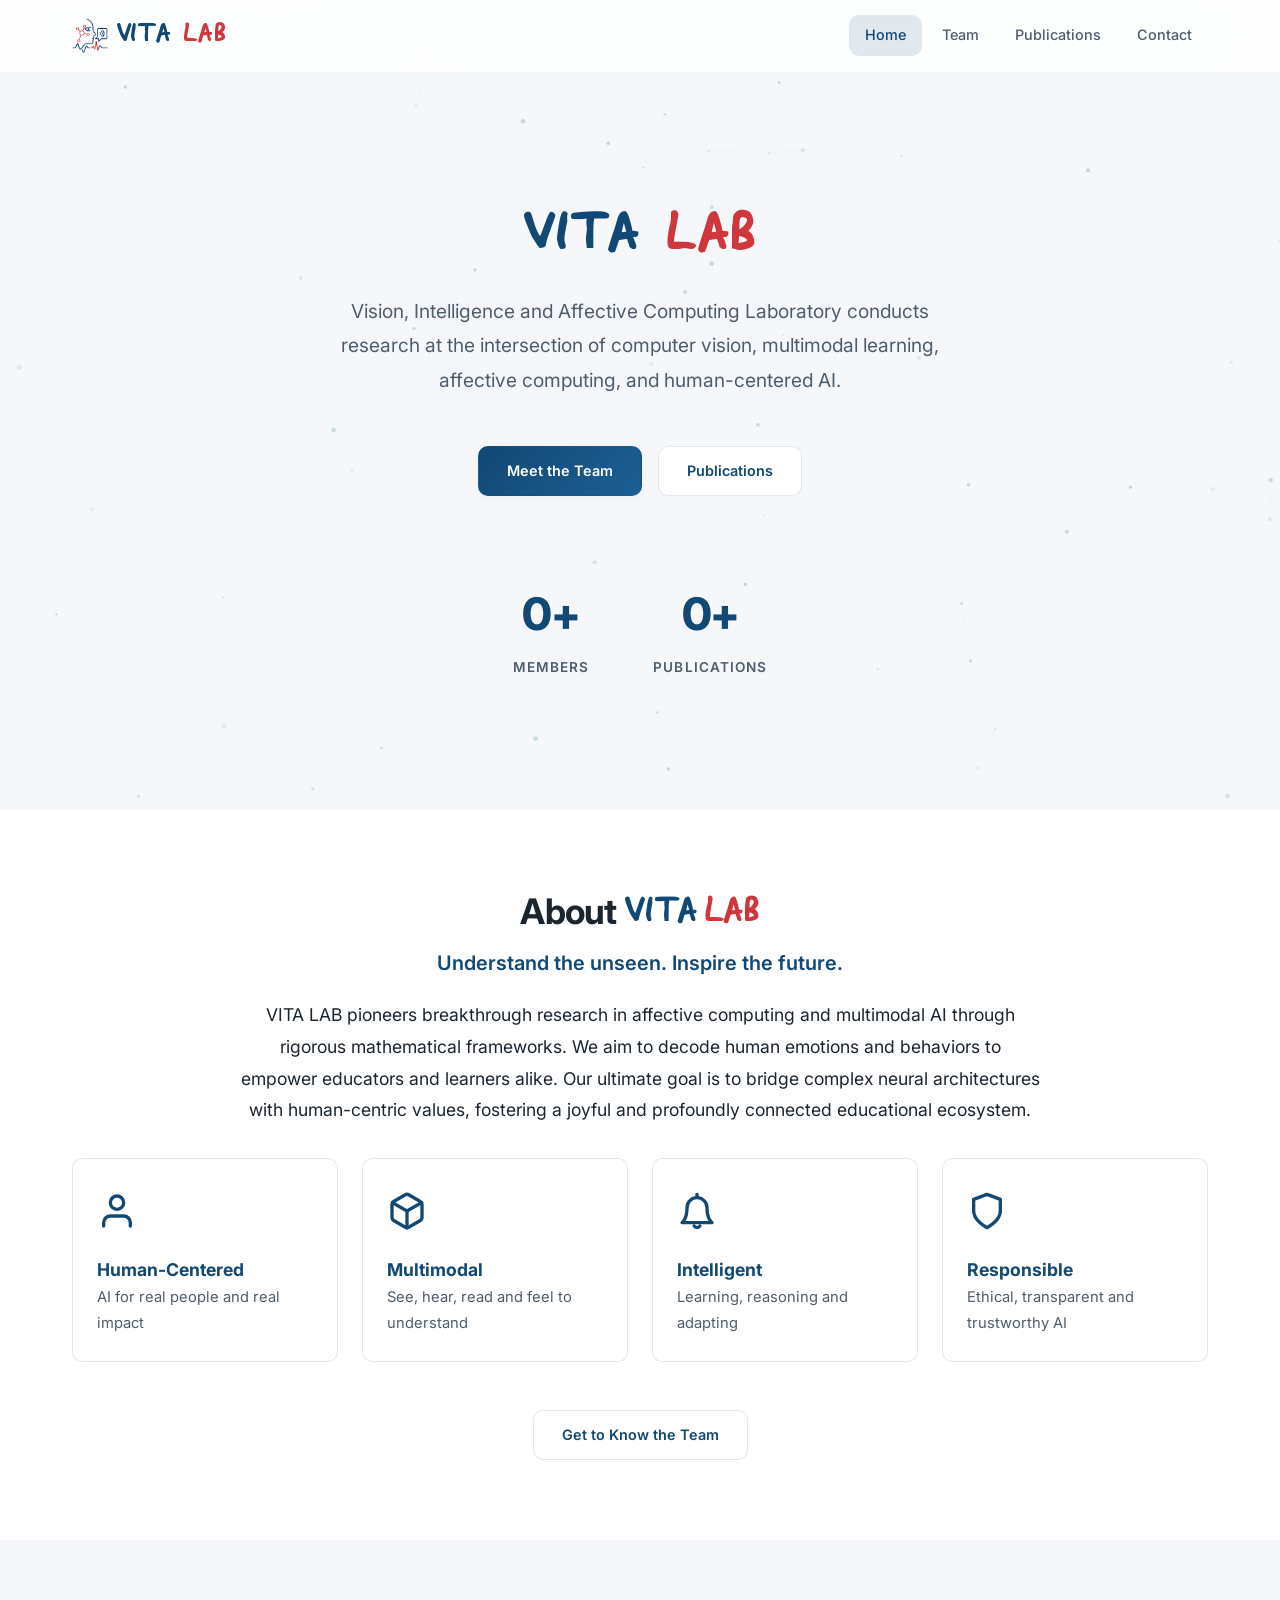
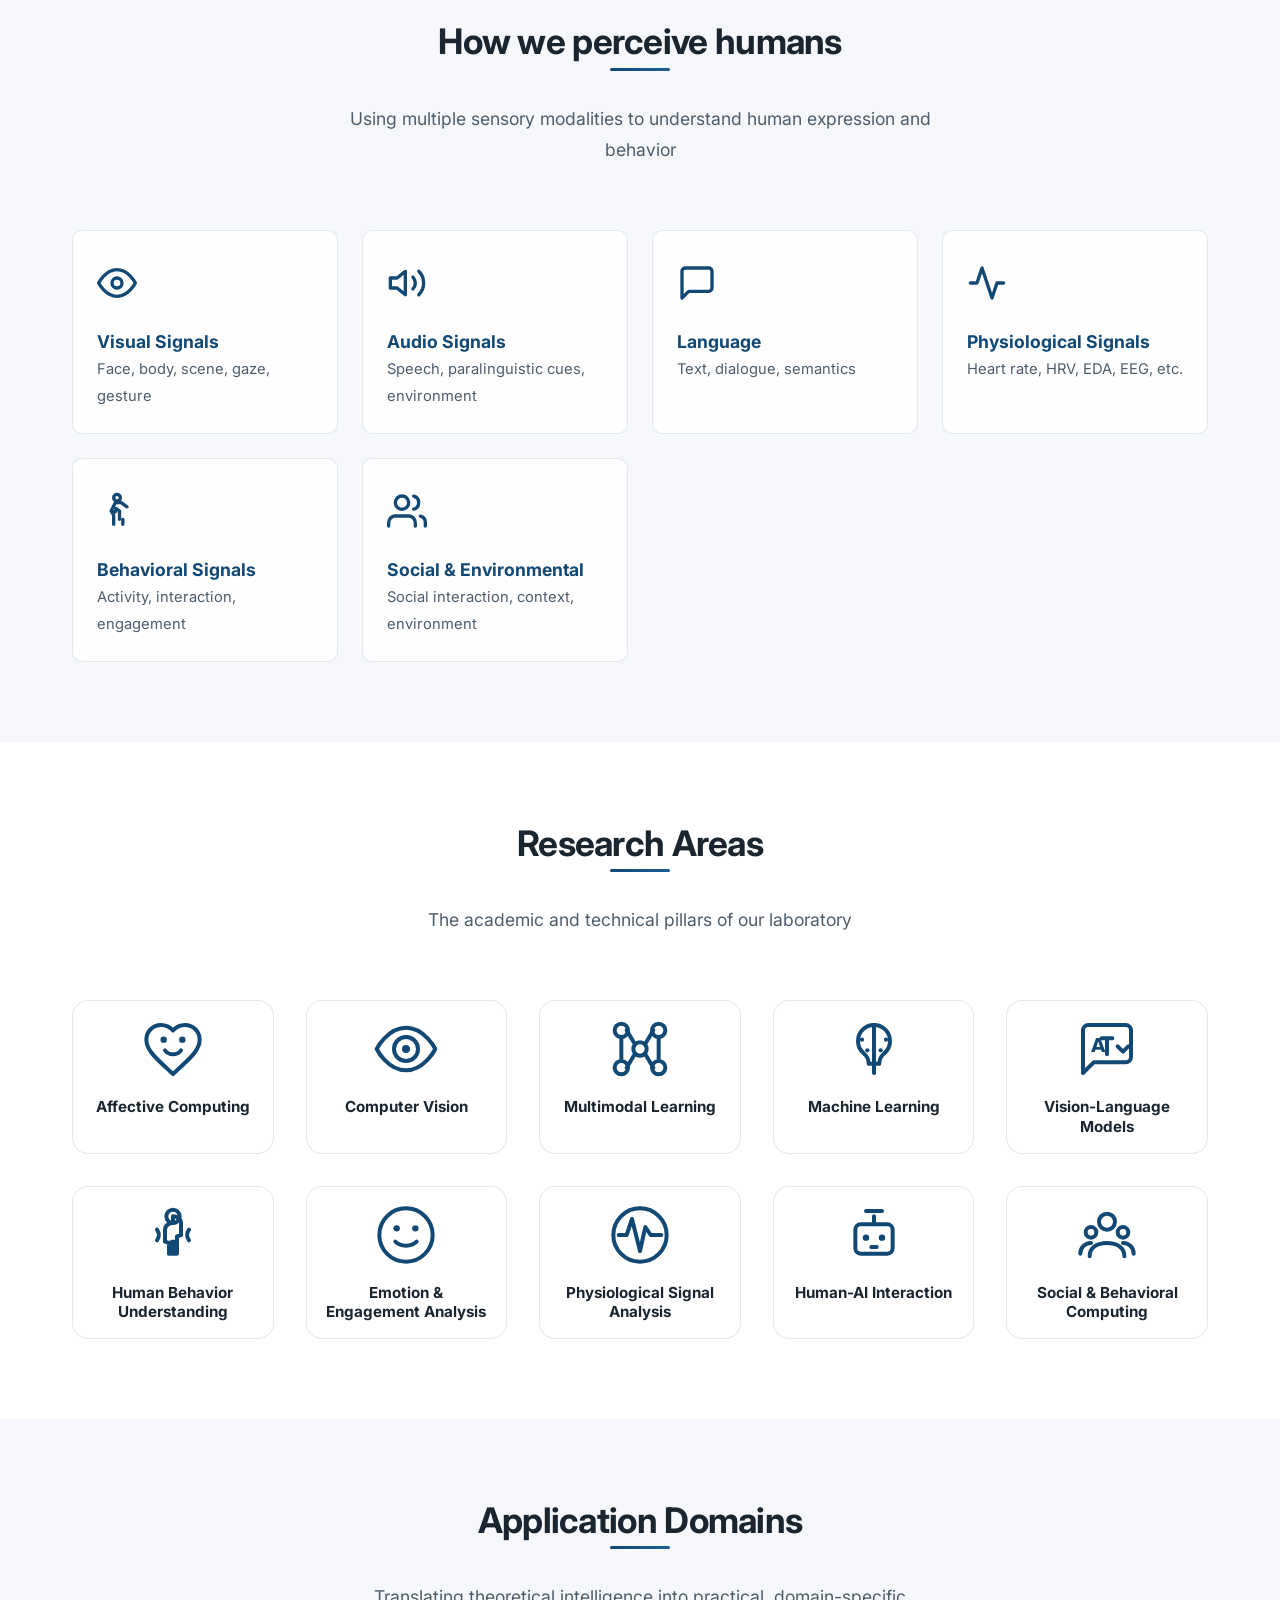
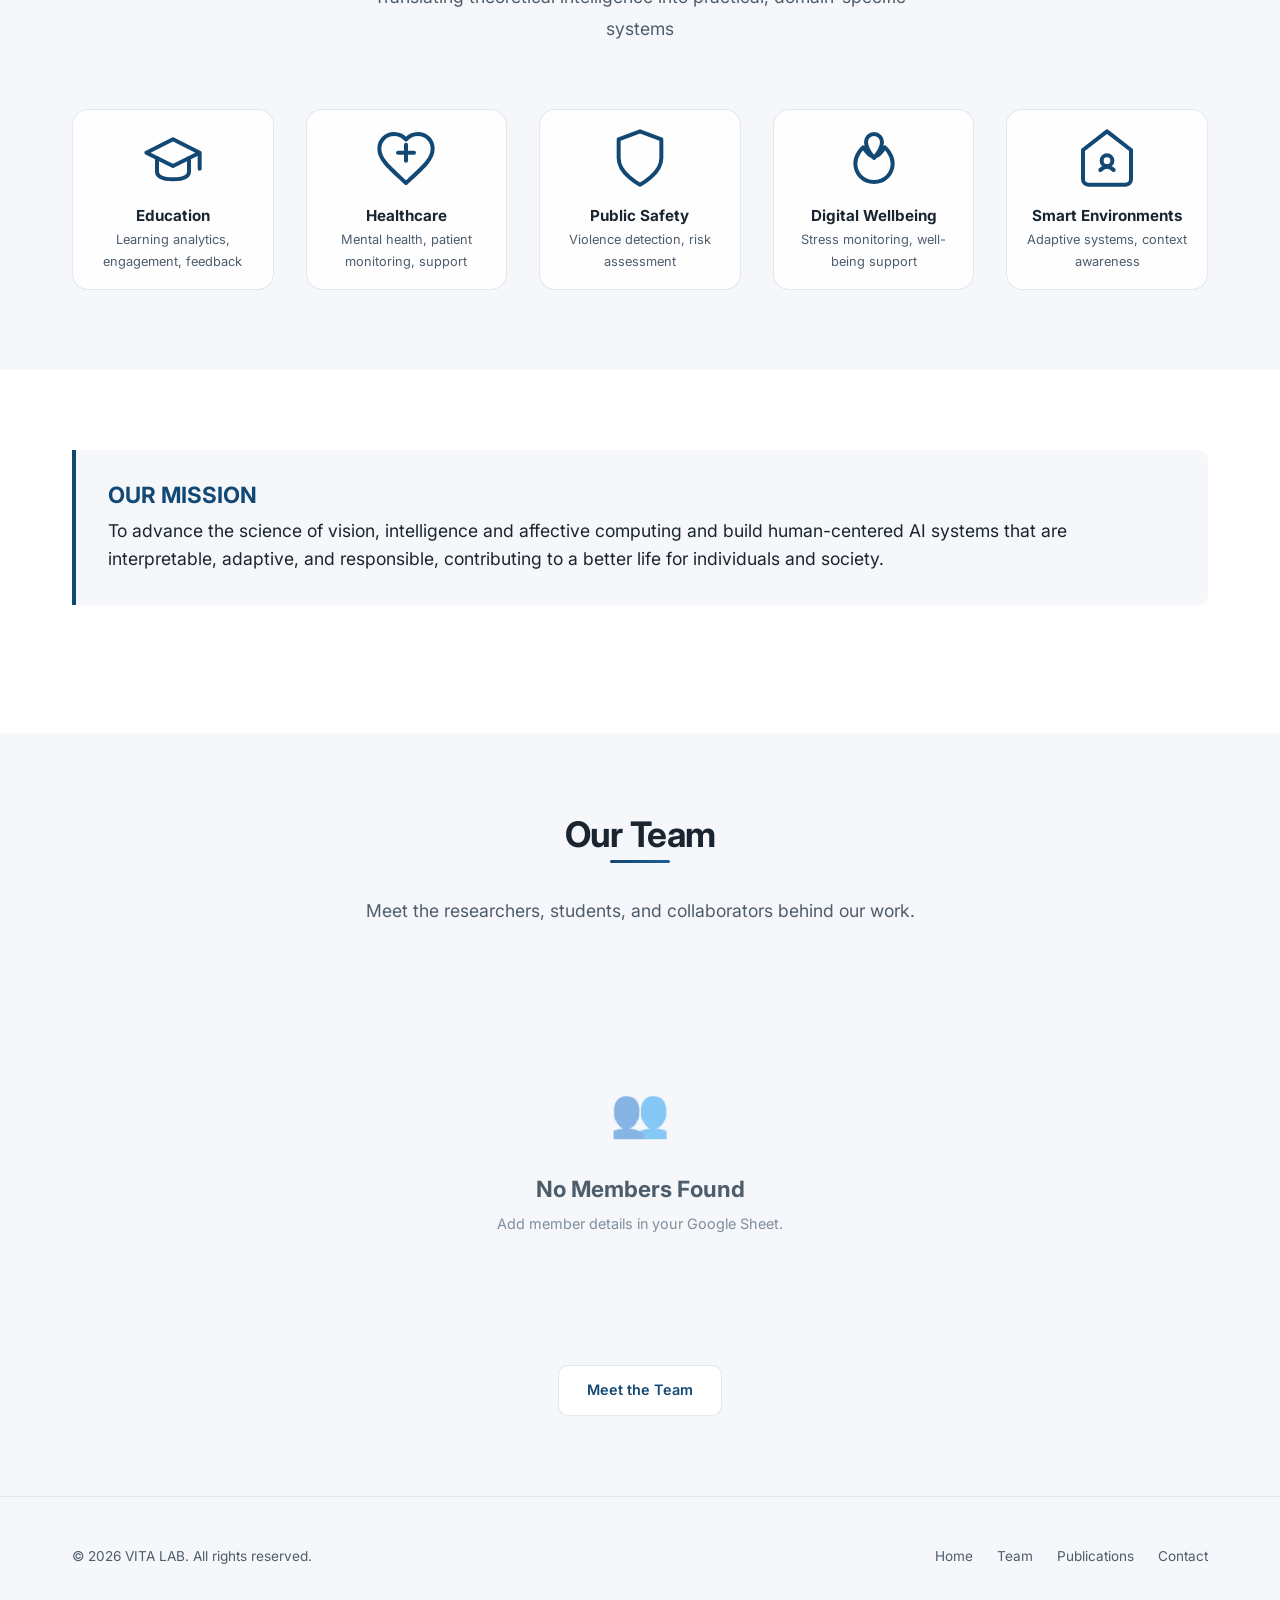
==== commit eb105c3a: "update" ====
--- a/index.html
+++ b/index.html
@@ -137,10 +137,6 @@
       <canvas id="heroCanvas"></canvas>
     </div>
     <div class="hero-content">
-      <div class="hero-badge">
-        <span class="dot"></span>
-        Research Group
-      </div>
       <h1 id="heroTitle"></h1>
       <p class="hero-description" id="heroDescription"></p>
       <div class="hero-actions">
@@ -164,7 +160,7 @@
   <section class="section">
     <div class="container">
       <div style="max-width: 800px; margin: 0 auto; text-align: center;" class="reveal">
-        <h2 style="margin-bottom: var(--space-md);">About VITA LAB</h2>
+        <h2 style="margin-bottom: var(--space-md);">About <span class="brand-font" style="color: var(--primary);">VITA</span> <span class="brand-font" style="color: var(--accent-red);">LAB</span></h2>
         <h4 style="color: var(--primary); font-size: 1.25rem; font-weight: 600; margin-bottom: var(--space-lg);">Understand the unseen. Inspire the future.</h4>
         <p style="font-size: 1.1rem; line-height: 1.8; color: var(--text-primary); margin-bottom: var(--space-md);">
           VITA LAB pioneers breakthrough research in affective computing and multimodal AI through rigorous mathematical frameworks. We aim to decode human emotions and behaviors to empower educators and learners alike. Our ultimate goal is to bridge complex neural architectures with human-centric values, fostering a joyful and profoundly connected educational ecosystem.
@@ -510,33 +506,6 @@
         <h3>OUR MISSION</h3>
         <p>To advance the science of vision, intelligence and affective computing and build human-centered AI systems that are interpretable, adaptive, and responsible, contributing to a better life for individuals and society.</p>
       </div>
-
-      <div class="section-header" style="margin-bottom: var(--space-xl);">
-        <h3>Mission Pillars</h3>
-      </div>
-      <div class="grid-mission">
-        <div class="pillar-card reveal">
-          <h4>📡 Perceive</h4>
-          <p>Multi-sensor perception</p>
-        </div>
-        <div class="pillar-card reveal">
-          <h4>🤝 Understand</h4>
-          <p>Multimodal understanding</p>
-        </div>
-        <div class="pillar-card reveal">
-          <h4>🧠 Intelligence</h4>
-          <p>Learning & reasoning</p>
-        </div>
-        <div class="pillar-card reveal">
-          <h4>🗣️ Interaction</h4>
-          <p>Natural & adaptive interaction</p>
-        </div>
-        <div class="pillar-card reveal">
-          <h4>🛡️ Responsible</h4>
-          <p>Ethical & trustworthy AI</p>
-        </div>
-      </div>
-    </div>
   </section>
 
   <!-- ===== Our Team Section ===== -->
@@ -557,7 +526,7 @@
 
   <script src="js/config.js"></script>
   <script src="js/sheets.js"></script>
-  <script src="js/nav.js"></script>
+  <script src="js/nav.js?v=1.1"></script>
   <script src="js/home.js"></script>
 </body>
 </html>
--- a/css/style.css
+++ b/css/style.css
@@ -6,7 +6,23 @@
    ============================================ */
 
 /* --- Google Fonts --- */
-@import url('https://fonts.googleapis.com/css2?family=Coiny&family=Inter:wght@300;400;500;600;700;800;900&family=JetBrains+Mono:wght@400;500&display=swap');
+@import url('https://fonts.googleapis.com/css2?family=Inter:wght@300;400;500;600;700;800;900&family=JetBrains+Mono:wght@400;500&display=swap');
+
+/* --- Custom Fonts --- */
+@font-face {
+  font-family: 'LazyDog';
+  src: url('../assets/lazy_dog.ttf') format('truetype');
+  font-weight: normal;
+  font-style: normal;
+  font-display: swap;
+}
+
+.brand-font {
+  font-family: 'LazyDog', 'Inter', sans-serif;
+  font-weight: bold;
+  letter-spacing: 0.05em;
+  text-transform: uppercase;
+}
 
 /* --- CSS Custom Properties (Design Tokens) --- */
 :root {
@@ -244,11 +260,19 @@
   display: flex;
   align-items: center;
   gap: var(--space-sm);
-  font-size: 1.3rem;
-  font-family: 'Coiny', cursive;
+  font-size: 1.6rem;
+  font-family: 'LazyDog', 'Inter', sans-serif;
+  font-weight: bold;
   letter-spacing: 0.05em;
   text-decoration: none;
   text-transform: uppercase;
+}
+
+.nav-logo img {
+  height: 36px;
+  width: auto;
+  object-fit: contain;
+  display: block;
 }
 
 .nav-logo .logo-vita {
@@ -268,7 +292,7 @@
   align-items: center;
   justify-content: center;
   font-size: 1.1rem;
-  font-family: 'Coiny', cursive;
+  font-family: 'LazyDog', 'Inter', sans-serif;
   color: white;
   flex-shrink: 0;
 }
@@ -390,7 +414,8 @@
 .hero h1 {
   margin-bottom: var(--space-lg);
   animation: fadeInUp 0.6s ease-out 0.1s both;
-  font-family: 'Coiny', cursive;
+  font-family: 'LazyDog', 'Inter', sans-serif;
+  font-weight: bold;
   letter-spacing: 0.05em;
   text-transform: uppercase;
 }
@@ -695,21 +720,32 @@
 
 .members-grid {
   display: grid;
-  grid-template-columns: repeat(auto-fill, minmax(280px, 1fr));
+  grid-template-columns: repeat(auto-fill, minmax(220px, 1fr));
   gap: var(--space-xl);
 }
 
 .member-card {
   text-align: center;
-  padding: var(--space-2xl) var(--space-xl);
+  padding: var(--space-xl) var(--space-md);
+  overflow: visible !important;
+  max-width: 240px;
+  margin: 0 auto;
+  width: 100%;
+}
+
+/* Avatar area — anchor for thought bubble */
+.member-avatar-area {
+  position: relative;
+  display: inline-block;
+  margin-bottom: var(--space-lg);
 }
 
 .member-card .member-photo {
-  width: 120px;
-  height: 120px;
-  border-radius: 50%;
+  width: 150px;
+  height: 150px;
+  border-radius: 16px;
   object-fit: cover;
-  margin: 0 auto var(--space-lg);
+  display: block;
   border: 3px solid var(--border-light);
   transition: all var(--transition-base);
 }
@@ -718,6 +754,106 @@
   border-color: var(--primary);
   box-shadow: var(--shadow-md);
 }
+
+/* --- Bio Thought Bubble (hover to show, anchored to avatar) --- */
+.bio-thought-bubble {
+  position: absolute;
+  bottom: calc(100% + 6px);
+  left: 50%;
+  transform: translateX(-50%) translateY(8px);
+  z-index: 20;
+  opacity: 0;
+  visibility: hidden;
+  transition: opacity 0.3s ease, transform 0.3s ease, visibility 0.3s ease;
+  pointer-events: none;
+  filter: drop-shadow(0 1px 3px rgba(18, 72, 116, 0.18))
+          drop-shadow(0 4px 16px rgba(18, 72, 116, 0.10));
+}
+
+.member-card:hover .bio-thought-bubble {
+  opacity: 1;
+  visibility: visible;
+  transform: translateX(-50%) translateY(0);
+  pointer-events: auto;
+}
+
+/* Cloud body */
+.thought-cloud {
+  position: relative;
+  background: #fff;
+  border-radius: 24px;
+  padding: 14px 20px;
+  min-width: 260px;
+  max-width: 360px;
+  width: max-content;
+}
+
+/* Cloud bumps */
+.cloud-bump {
+  position: absolute;
+  background: #fff;
+  border-radius: 50%;
+}
+
+.cloud-bump.cb1 {
+  width: 44px; height: 36px;
+  top: -14px; left: 12%;
+}
+.cloud-bump.cb2 {
+  width: 52px; height: 38px;
+  top: -17px; left: 38%;
+}
+.cloud-bump.cb3 {
+  width: 42px; height: 34px;
+  top: -12px; right: 10%;
+}
+.cloud-bump.cb4 {
+  width: 34px; height: 30px;
+  bottom: -11px; left: 18%;
+}
+.cloud-bump.cb5 {
+  width: 44px; height: 32px;
+  bottom: -13px; right: 20%;
+}
+.cloud-bump.cb6 {
+  width: 30px; height: 28px;
+  top: 25%; left: -12px;
+}
+
+/* Trailing thought dots */
+.thought-dots {
+  display: flex;
+  flex-direction: column;
+  align-items: center;
+  padding-top: 4px;
+  gap: 3px;
+}
+
+.thought-dots span {
+  display: block;
+  background: #fff;
+  border-radius: 50%;
+}
+
+.thought-dots span:nth-child(1) { width: 14px; height: 14px; }
+.thought-dots span:nth-child(2) { width: 9px;  height: 9px; }
+.thought-dots span:nth-child(3) { width: 5px;  height: 5px; }
+
+/* Bio text inside the cloud */
+.bubble-text {
+  position: relative;
+  z-index: 1;
+  font-family: 'Inter', sans-serif;
+  font-size: 0.78rem;
+  line-height: 1.55;
+  color: var(--text-secondary);
+  text-align: center;
+  display: -webkit-box;
+  -webkit-line-clamp: 6;
+  -webkit-box-orient: vertical;
+  overflow: hidden;
+}
+
 
 .member-card .member-name {
   font-size: 1.1rem;
@@ -764,16 +900,15 @@
 
 /* Default avatar placeholder */
 .member-card .member-photo-placeholder {
-  width: 120px;
-  height: 120px;
-  border-radius: 50%;
-  margin: 0 auto var(--space-lg);
+  width: 150px;
+  height: 150px;
+  border-radius: 16px;
   border: 3px solid var(--border-light);
   background: linear-gradient(135deg, var(--primary-glass-strong), var(--bg-tertiary));
   display: flex;
   align-items: center;
   justify-content: center;
-  font-size: 2.5rem;
+  font-size: 2.8rem;
   color: var(--primary);
   transition: all var(--transition-base);
 }
@@ -1411,7 +1546,7 @@
   }
 
   .members-grid {
-    grid-template-columns: repeat(auto-fill, minmax(240px, 1fr));
+    grid-template-columns: repeat(auto-fill, minmax(200px, 1fr));
   }
 
   .search-filters {
@@ -1644,6 +1779,10 @@
 }
 
 /* Publication modal extras */
+.pub-modal .member-modal-wrapper {
+  max-width: 950px;
+}
+
 .pub-modal-authors {
   font-size: 0.9rem;
   color: var(--text-secondary);
@@ -1667,6 +1806,7 @@
   padding: var(--space-lg);
   border-left: 3px solid var(--primary);
   margin-top: var(--space-sm);
+  text-align: justify;
 }
 
 .pub-modal-model-img {
